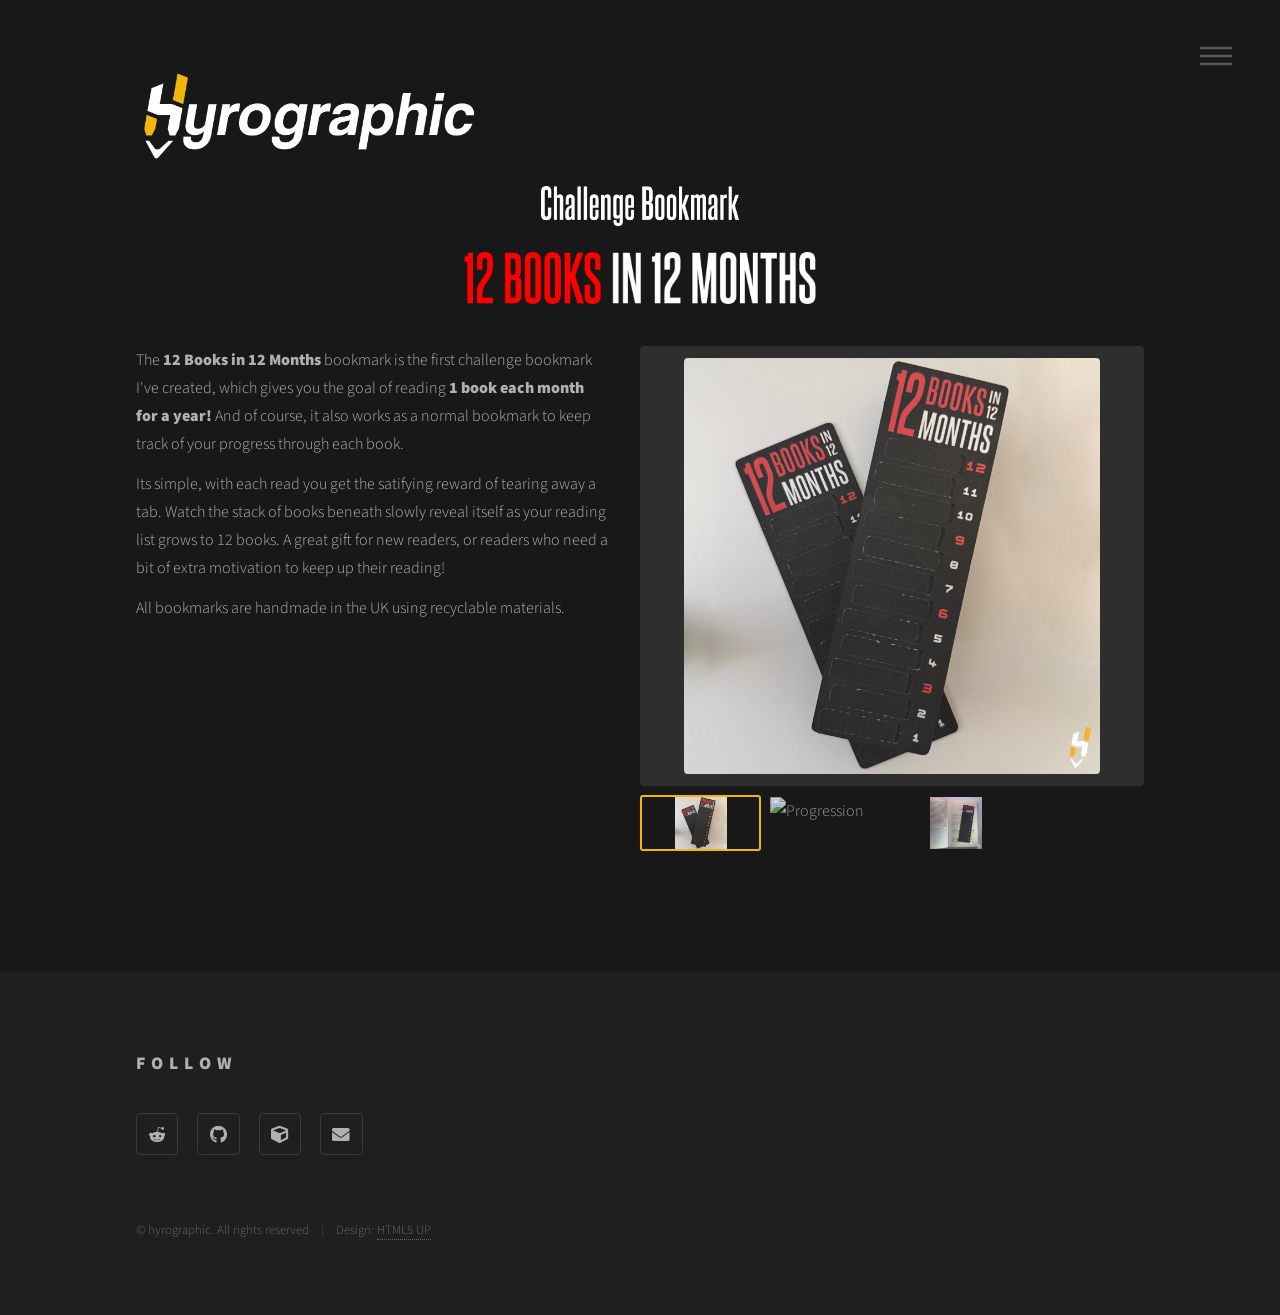
==== 12b12m.html @ 5e78ad15 "updated favicon" ====
<!DOCTYPE HTML>
<!--
	Phantom by HTML5 UP
	html5up.net | @ajlkn
	Free for personal and commercial use under the CCA 3.0 license (html5up.net/license)
-->
<html>
	<head>
		<title>12 Books in 12 Months - hyrographic</title>
		<link rel="icon" type="image/png" href="images/hyrographic_favicon.png?v=2" />
		<link rel="apple-touch-icon" href="images/hyrographic_favicon.png?v=2" />
		<meta charset="utf-8" />
		<meta name="viewport" content="width=device-width, initial-scale=1, user-scalable=no" />
		<link rel="stylesheet" href="assets/css/main.css" />
		<noscript><link rel="stylesheet" href="assets/css/noscript.css" /></noscript>
	</head>
	<body class="is-preload">
		<!-- Wrapper -->
			<div id="wrapper">

				<!-- Header -->
					<header id="header">
						<div class="inner">

							<!-- Logo -->
								<a href="index.html" class="logo">
									<span class="symbol"><img src="images/hyrographic_logo.png" alt="" /></span>
								</a>

							<!-- Nav -->
								<nav>
									<ul>
										<li><a href="#menu">Menu</a></li>
									</ul>
								</nav>

						</div>
					</header>

				<!-- Menu -->
					<nav id="menu">
						<h2>Menu</h2>
						<ul>
							<li><a href="index.html">Home</a></li>
							<li><a href="challenge_bookmarks.html">Challenge Bookmarks</a></li>
							<!-- <li><a href="generic.html">Tempus etiam</a></li>
							<li><a href="generic.html">Consequat dolor</a></li>
							<li><a href="elements.html">Elements</a></li> -->
						</ul>
					</nav>

				<!-- Main -->
					<div id="main">
						<div class="inner">
							<!-- <h1>Generic Page</h1> -->
							<div class="title-images">
								<img class="tile-icon-small" src="images/Challenge Bookmark.png" alt="12 Books in 12 Months">
								<img class="tile-icon" src="images/12b12m/12 BOOKS IN 12 MONTHS.png" alt="12 Books in 12 Months">
							</div>

							<!-- Product image gallery -->
							<div class="product-gallery">
								<div class="gallery-main">
									<img id="gallery-main-img" src="images/12b12m/12b12m_2_white_bckgrnd.png" alt="Bookmark in book" />
								</div>
								<p id="gallery-caption"></p>
								<div class="gallery-thumbs">
									
									<img class="gallery-thumb active" src="images/12b12m/12b12m_2_white_bckgrnd.png"
										data-caption="" alt="Bookmark in book" />
									<img class="gallery-thumb" src="images/12b12m/bookmark_progression.gif"
										data-caption="" alt="Progression" />
									<img class="gallery-thumb" src="images/12b12m/bookmark_in_book.png"
										data-caption="" alt="Bookmark in book" />
									<!-- Add more thumbnails here:
									<img class="gallery-thumb" src="images/YOUR_IMAGE.png"
										data-caption="Your caption here." alt="" />
									-->
								</div>
							</div>

							<p>The <b>12 Books in 12 Months</b> bookmark is the first challenge bookmark I've created, which gives you the goal of reading <b>1 book each month for a year!</b> And of course, it also works as a normal bookmark to keep track of your progress through each book.</p>
							<p>Its simple, with each read you get the satifying reward of tearing away a tab. Watch the stack of books beneath slowly reveal itself as your reading list grows to 12 books. A great gift for new readers, or readers who need a bit of extra motivation to keep up their reading!</p>
							<p>All bookmarks are handmade in the UK using recyclable materials.</p>
						</div>
					</div>

				<!-- Footer -->
					<footer id="footer">
						<div class="inner">
							<!-- <section>
								<h2>Get in touch</h2>
								<form method="post" action="#">
									<div class="fields">
										<div class="field half">
											<input type="text" name="name" id="name" placeholder="Name" />
										</div>
										<div class="field half">
											<input type="email" name="email" id="email" placeholder="Email" />
										</div>
										<div class="field">
											<textarea name="message" id="message" placeholder="Message"></textarea>
										</div>
									</div>
									<ul class="actions">
										<li><input type="submit" value="Send" class="primary" /></li>
									</ul>
								</form>
							</section> -->
							<section>
								<h2>Follow</h2>
								<ul class="icons">
									<li><a href="https://www.reddit.com/user/hyrographic/" class="icon brands style2 fa-reddit-alien"><span class="label">Reddit</span></a></li>

									<li><a href="https://github.com/hyrographic" class="icon brands style2 fa-github"><span class="label">GitHub</span></a></li>

									<li><a href="https://makerworld.com/en/@hyrographic" class="icon solid style2 fa-cube"><span class="label">MakerWorld</span></a></li>

									<li><a href="mailto:hyrographic@gmail.com" class="icon solid style2 fa-envelope"><span class="label">Email</span></a></li>
								</ul>
							</section>
							<ul class="copyright">
								<li>&copy; hyrographic. All rights reserved</li><li>Design: <a href="http://html5up.net">HTML5 UP</a></li>
							</ul>
						</div>
					</footer>

			</div>

		<!-- Scripts -->
			<script src="assets/js/jquery.min.js"></script>
			<script src="assets/js/browser.min.js"></script>
			<script src="assets/js/breakpoints.min.js"></script>
			<script src="assets/js/util.js"></script>
			<script src="assets/js/main.js"></script>
			<script>
				$(function() {
					$('.gallery-thumb').on('click', function() {
						$('#gallery-main-img').attr('src', $(this).attr('src'));
						$('#gallery-caption').text($(this).data('caption'));
						$('.gallery-thumb').removeClass('active');
						$(this).addClass('active');
					});
				});
			</script>

	</body>
</html>
---- assets/css/main.css ----
@import url(fontawesome-all.min.css);
@import url("https://fonts.googleapis.com/css?family=Source+Sans+Pro:300,700,900");

/*
	Phantom by HTML5 UP
	html5up.net | @ajlkn
	Free for personal and commercial use under the CCA 3.0 license (html5up.net/license)
*/

html, body, div, span, applet, object,
iframe, h1, h2, h3, h4, h5, h6, p, blockquote,
pre, a, abbr, acronym, address, big, cite,
code, del, dfn, em, img, ins, kbd, q, s, samp,
small, strike, strong, sub, sup, tt, var, b,
u, i, center, dl, dt, dd, ol, ul, li, fieldset,
form, label, legend, table, caption, tbody,
tfoot, thead, tr, th, td, article, aside,
canvas, details, embed, figure, figcaption,
footer, header, hgroup, menu, nav, output, ruby,
section, summary, time, mark, audio, video {
	margin: 0;
	padding: 0;
	border: 0;
	font-size: 100%;
	font: inherit;
	vertical-align: baseline;}

article, aside, details, figcaption, figure,
footer, header, hgroup, menu, nav, section {
	display: block;}

body {
	line-height: 1;
}

ol, ul {
	list-style: none;
}

blockquote, q {
	quotes: none;
}

	blockquote:before, blockquote:after, q:before, q:after {
		content: '';
		content: none;
	}

table {
	border-collapse: collapse;
	border-spacing: 0;
}

body {
	-webkit-text-size-adjust: none;
}

mark {
	background-color: transparent;
	color: inherit;
}

input::-moz-focus-inner {
	border: 0;
	padding: 0;
}

input, select, textarea {
	-moz-appearance: none;
	-webkit-appearance: none;
	-ms-appearance: none;
	appearance: none;
}

/* Basic */

	@-ms-viewport {
		width: device-width;
	}

	body {
		-ms-overflow-style: scrollbar;
	}

	@media screen and (max-width: 480px) {

		html, body {
			min-width: 320px;
		}

	}

	html {
		box-sizing: border-box;
	}

	*, *:before, *:after {
		box-sizing: inherit;
	}

	body {
		background: #181818;
	}

		body.is-preload *, body.is-preload *:before, body.is-preload *:after {
			-moz-animation: none !important;
			-webkit-animation: none !important;
			-ms-animation: none !important;
			animation: none !important;
			-moz-transition: none !important;
			-webkit-transition: none !important;
			-ms-transition: none !important;
			transition: none !important;
		}

/* Type */

	body, input, select, textarea {
		color: #b0b0b0;
		font-family: "Source Sans Pro", Helvetica, sans-serif;
		font-size: 16pt;
		font-weight: 300;
		line-height: 1.75;
	}

		@media screen and (max-width: 1680px) {

			body, input, select, textarea {
				font-size: 14pt;
			}

		}

		@media screen and (max-width: 1280px) {

			body, input, select, textarea {
				font-size: 12pt;
			}

		}

	a {
		-moz-transition: border-bottom-color 0.2s ease, color 0.2s ease;
		-webkit-transition: border-bottom-color 0.2s ease, color 0.2s ease;
		-ms-transition: border-bottom-color 0.2s ease, color 0.2s ease;
		transition: border-bottom-color 0.2s ease, color 0.2s ease;
		text-decoration: none;
		color: #b0b0b0;
		border-bottom: dotted 1px rgba(176, 176, 176, 0.5);
	}

		a:hover {
			border-bottom-color: transparent;
			color: #F2B50B !important;
		}

	strong, b {
		font-weight: 900;
	}

	em, i {
		font-style: italic;
	}

	p {
		margin: 0 0 0.75em 0;
	}

	h1 {
		font-size: 2.75em;
		font-weight: 700;
		line-height: 1.3;
		margin: 0 0 1em 0;
		letter-spacing: -0.035em;
	}

		h1 a {
			color: inherit;
		}

		@media screen and (max-width: 736px) {

			h1 {
				font-size: 2em;
				margin: 0 0 1em 0;
			}

		}

		@media screen and (max-width: 360px) {

			h1 {
				font-size: 1.75em;
			}

		}

	h2, h3, h4, h5, h6 {
		font-weight: 900;
		line-height: 1.5;
		margin: 0 0 2em 0;
		text-transform: uppercase;
		letter-spacing: 0.35em;
	}

		h2 a, h3 a, h4 a, h5 a, h6 a {
			color: inherit;
		}

	h2 {
		font-size: 1.1em;
	}

	h3 {
		font-size: 1em;
	}

	h4 {
		font-size: 0.8em;
	}

	h5 {
		font-size: 0.8em;
	}

	h6 {
		font-size: 0.8em;
	}

	@media screen and (max-width: 980px) {

		h1 br, h2 br, h3 br, h4 br, h5 br, h6 br {
			display: none;
		}

	}

	@media screen and (max-width: 736px) {

		h2 {
			font-size: 1em;
		}

		h3 {
			font-size: 0.8em;
		}

	}

	sub {
		font-size: 0.8em;
		position: relative;
		top: 0.5em;
	}

	sup {
		font-size: 0.8em;
		position: relative;
		top: -0.5em;
	}

	blockquote {
		border-left: solid 4px #3a3a3a;
		font-style: italic;
		margin: 0 0 2em 0;
		padding: 0.5em 0 0.5em 2em;
	}

	code {
		background: rgba(255, 255, 255, 0.075);
		border-radius: 4px;
		border: solid 1px #3a3a3a;
		font-family: "Courier New", monospace;
		font-size: 0.9em;
		margin: 0 0.25em;
		padding: 0.25em 0.65em;
	}

	pre {
		-webkit-overflow-scrolling: touch;
		font-family: "Courier New", monospace;
		font-size: 0.9em;
		margin: 0 0 2em 0;
	}

		pre code {
			display: block;
			line-height: 1.75;
			padding: 1em 1.5em;
			overflow-x: auto;
		}

	hr {
		border: 0;
		border-bottom: solid 1px #3a3a3a;
		margin: 2em 0;
	}

		hr.major {
			margin: 3em 0;
		}

	.align-left {
		text-align: left;
	}

	.align-center {
		text-align: center;
	}

	.align-right {
		text-align: right;
	}

/* Row */

	.row {
		display: flex;
		flex-wrap: wrap;
		box-sizing: border-box;
		align-items: stretch;
	}

		.row > * {
			box-sizing: border-box;
		}

		.row.gtr-uniform > * > :last-child {
			margin-bottom: 0;
		}

		.row.aln-left {
			justify-content: flex-start;
		}

		.row.aln-center {
			justify-content: center;
		}

		.row.aln-right {
			justify-content: flex-end;
		}

		.row.aln-top {
			align-items: flex-start;
		}

		.row.aln-middle {
			align-items: center;
		}

		.row.aln-bottom {
			align-items: flex-end;
		}

		.row > .imp {
			order: -1;
		}

		.row > .col-1 {
			width: 8.33333%;
		}

		.row > .off-1 {
			margin-left: 8.33333%;
		}

		.row > .col-2 {
			width: 16.66667%;
		}

		.row > .off-2 {
			margin-left: 16.66667%;
		}

		.row > .col-3 {
			width: 25%;
		}

		.row > .off-3 {
			margin-left: 25%;
		}

		.row > .col-4 {
			width: 33.33333%;
		}

		.row > .off-4 {
			margin-left: 33.33333%;
		}

		.row > .col-5 {
			width: 41.66667%;
		}

		.row > .off-5 {
			margin-left: 41.66667%;
		}

		.row > .col-6 {
			width: 50%;
		}

		.row > .off-6 {
			margin-left: 50%;
		}

		.row > .col-7 {
			width: 58.33333%;
		}

		.row > .off-7 {
			margin-left: 58.33333%;
		}

		.row > .col-8 {
			width: 66.66667%;
		}

		.row > .off-8 {
			margin-left: 66.66667%;
		}

		.row > .col-9 {
			width: 75%;
		}

		.row > .off-9 {
			margin-left: 75%;
		}

		.row > .col-10 {
			width: 83.33333%;
		}

		.row > .off-10 {
			margin-left: 83.33333%;
		}

		.row > .col-11 {
			width: 91.66667%;
		}

		.row > .off-11 {
			margin-left: 91.66667%;
		}

		.row > .col-12 {
			width: 100%;
		}

		.row > .off-12 {
			margin-left: 100%;
		}

		.row.gtr-0 {
			margin-top: 0;
			margin-left: 0em;
		}

			.row.gtr-0 > * {
				padding: 0 0 0 0em;
			}

			.row.gtr-0.gtr-uniform {
				margin-top: 0em;
			}

				.row.gtr-0.gtr-uniform > * {
					padding-top: 0em;
				}

		.row.gtr-25 {
			margin-top: 0;
			margin-left: -0.5em;
		}

			.row.gtr-25 > * {
				padding: 0 0 0 0.5em;
			}

			.row.gtr-25.gtr-uniform {
				margin-top: -0.5em;
			}

				.row.gtr-25.gtr-uniform > * {
					padding-top: 0.5em;
				}

		.row.gtr-50 {
			margin-top: 0;
			margin-left: -1em;
		}

			.row.gtr-50 > * {
				padding: 0 0 0 1em;
			}

			.row.gtr-50.gtr-uniform {
				margin-top: -1em;
			}

				.row.gtr-50.gtr-uniform > * {
					padding-top: 1em;
				}

		.row {
			margin-top: 0;
			margin-left: -2em;
		}

			.row > * {
				padding: 0 0 0 2em;
			}

			.row.gtr-uniform {
				margin-top: -2em;
			}

				.row.gtr-uniform > * {
					padding-top: 2em;
				}

		.row.gtr-150 {
			margin-top: 0;
			margin-left: -3em;
		}

			.row.gtr-150 > * {
				padding: 0 0 0 3em;
			}

			.row.gtr-150.gtr-uniform {
				margin-top: -3em;
			}

				.row.gtr-150.gtr-uniform > * {
					padding-top: 3em;
				}

		.row.gtr-200 {
			margin-top: 0;
			margin-left: -4em;
		}

			.row.gtr-200 > * {
				padding: 0 0 0 4em;
			}

			.row.gtr-200.gtr-uniform {
				margin-top: -4em;
			}

				.row.gtr-200.gtr-uniform > * {
					padding-top: 4em;
				}

		@media screen and (max-width: 1680px) {

			.row {
				display: flex;
				flex-wrap: wrap;
				box-sizing: border-box;
				align-items: stretch;
			}

				.row > * {
					box-sizing: border-box;
				}

				.row.gtr-uniform > * > :last-child {
					margin-bottom: 0;
				}

				.row.aln-left {
					justify-content: flex-start;
				}

				.row.aln-center {
					justify-content: center;
				}

				.row.aln-right {
					justify-content: flex-end;
				}

				.row.aln-top {
					align-items: flex-start;
				}

				.row.aln-middle {
					align-items: center;
				}

				.row.aln-bottom {
					align-items: flex-end;
				}

				.row > .imp-xlarge {
					order: -1;
				}

				.row > .col-1-xlarge {
					width: 8.33333%;
				}

				.row > .off-1-xlarge {
					margin-left: 8.33333%;
				}

				.row > .col-2-xlarge {
					width: 16.66667%;
				}

				.row > .off-2-xlarge {
					margin-left: 16.66667%;
				}

				.row > .col-3-xlarge {
					width: 25%;
				}

				.row > .off-3-xlarge {
					margin-left: 25%;
				}

				.row > .col-4-xlarge {
					width: 33.33333%;
				}

				.row > .off-4-xlarge {
					margin-left: 33.33333%;
				}

				.row > .col-5-xlarge {
					width: 41.66667%;
				}

				.row > .off-5-xlarge {
					margin-left: 41.66667%;
				}

				.row > .col-6-xlarge {
					width: 50%;
				}

				.row > .off-6-xlarge {
					margin-left: 50%;
				}

				.row > .col-7-xlarge {
					width: 58.33333%;
				}

				.row > .off-7-xlarge {
					margin-left: 58.33333%;
				}

				.row > .col-8-xlarge {
					width: 66.66667%;
				}

				.row > .off-8-xlarge {
					margin-left: 66.66667%;
				}

				.row > .col-9-xlarge {
					width: 75%;
				}

				.row > .off-9-xlarge {
					margin-left: 75%;
				}

				.row > .col-10-xlarge {
					width: 83.33333%;
				}

				.row > .off-10-xlarge {
					margin-left: 83.33333%;
				}

				.row > .col-11-xlarge {
					width: 91.66667%;
				}

				.row > .off-11-xlarge {
					margin-left: 91.66667%;
				}

				.row > .col-12-xlarge {
					width: 100%;
				}

				.row > .off-12-xlarge {
					margin-left: 100%;
				}

				.row.gtr-0 {
					margin-top: 0;
					margin-left: 0em;
				}

					.row.gtr-0 > * {
						padding: 0 0 0 0em;
					}

					.row.gtr-0.gtr-uniform {
						margin-top: 0em;
					}

						.row.gtr-0.gtr-uniform > * {
							padding-top: 0em;
						}

				.row.gtr-25 {
					margin-top: 0;
					margin-left: -0.5em;
				}

					.row.gtr-25 > * {
						padding: 0 0 0 0.5em;
					}

					.row.gtr-25.gtr-uniform {
						margin-top: -0.5em;
					}

						.row.gtr-25.gtr-uniform > * {
							padding-top: 0.5em;
						}

				.row.gtr-50 {
					margin-top: 0;
					margin-left: -1em;
				}

					.row.gtr-50 > * {
						padding: 0 0 0 1em;
					}

					.row.gtr-50.gtr-uniform {
						margin-top: -1em;
					}

						.row.gtr-50.gtr-uniform > * {
							padding-top: 1em;
						}

				.row {
					margin-top: 0;
					margin-left: -2em;
				}

					.row > * {
						padding: 0 0 0 2em;
					}

					.row.gtr-uniform {
						margin-top: -2em;
					}

						.row.gtr-uniform > * {
							padding-top: 2em;
						}

				.row.gtr-150 {
					margin-top: 0;
					margin-left: -3em;
				}

					.row.gtr-150 > * {
						padding: 0 0 0 3em;
					}

					.row.gtr-150.gtr-uniform {
						margin-top: -3em;
					}

						.row.gtr-150.gtr-uniform > * {
							padding-top: 3em;
						}

				.row.gtr-200 {
					margin-top: 0;
					margin-left: -4em;
				}

					.row.gtr-200 > * {
						padding: 0 0 0 4em;
					}

					.row.gtr-200.gtr-uniform {
						margin-top: -4em;
					}

						.row.gtr-200.gtr-uniform > * {
							padding-top: 4em;
						}

		}

		@media screen and (max-width: 1280px) {

			.row {
				display: flex;
				flex-wrap: wrap;
				box-sizing: border-box;
				align-items: stretch;
			}

				.row > * {
					box-sizing: border-box;
				}

				.row.gtr-uniform > * > :last-child {
					margin-bottom: 0;
				}

				.row.aln-left {
					justify-content: flex-start;
				}

				.row.aln-center {
					justify-content: center;
				}

				.row.aln-right {
					justify-content: flex-end;
				}

				.row.aln-top {
					align-items: flex-start;
				}

				.row.aln-middle {
					align-items: center;
				}

				.row.aln-bottom {
					align-items: flex-end;
				}

				.row > .imp-large {
					order: -1;
				}

				.row > .col-1-large {
					width: 8.33333%;
				}

				.row > .off-1-large {
					margin-left: 8.33333%;
				}

				.row > .col-2-large {
					width: 16.66667%;
				}

				.row > .off-2-large {
					margin-left: 16.66667%;
				}

				.row > .col-3-large {
					width: 25%;
				}

				.row > .off-3-large {
					margin-left: 25%;
				}

				.row > .col-4-large {
					width: 33.33333%;
				}

				.row > .off-4-large {
					margin-left: 33.33333%;
				}

				.row > .col-5-large {
					width: 41.66667%;
				}

				.row > .off-5-large {
					margin-left: 41.66667%;
				}

				.row > .col-6-large {
					width: 50%;
				}

				.row > .off-6-large {
					margin-left: 50%;
				}

				.row > .col-7-large {
					width: 58.33333%;
				}

				.row > .off-7-large {
					margin-left: 58.33333%;
				}

				.row > .col-8-large {
					width: 66.66667%;
				}

				.row > .off-8-large {
					margin-left: 66.66667%;
				}

				.row > .col-9-large {
					width: 75%;
				}

				.row > .off-9-large {
					margin-left: 75%;
				}

				.row > .col-10-large {
					width: 83.33333%;
				}

				.row > .off-10-large {
					margin-left: 83.33333%;
				}

				.row > .col-11-large {
					width: 91.66667%;
				}

				.row > .off-11-large {
					margin-left: 91.66667%;
				}

				.row > .col-12-large {
					width: 100%;
				}

				.row > .off-12-large {
					margin-left: 100%;
				}

				.row.gtr-0 {
					margin-top: 0;
					margin-left: 0em;
				}

					.row.gtr-0 > * {
						padding: 0 0 0 0em;
					}

					.row.gtr-0.gtr-uniform {
						margin-top: 0em;
					}

						.row.gtr-0.gtr-uniform > * {
							padding-top: 0em;
						}

				.row.gtr-25 {
					margin-top: 0;
					margin-left: -0.5em;
				}

					.row.gtr-25 > * {
						padding: 0 0 0 0.5em;
					}

					.row.gtr-25.gtr-uniform {
						margin-top: -0.5em;
					}

						.row.gtr-25.gtr-uniform > * {
							padding-top: 0.5em;
						}

				.row.gtr-50 {
					margin-top: 0;
					margin-left: -1em;
				}

					.row.gtr-50 > * {
						padding: 0 0 0 1em;
					}

					.row.gtr-50.gtr-uniform {
						margin-top: -1em;
					}

						.row.gtr-50.gtr-uniform > * {
							padding-top: 1em;
						}

				.row {
					margin-top: 0;
					margin-left: -2em;
				}

					.row > * {
						padding: 0 0 0 2em;
					}

					.row.gtr-uniform {
						margin-top: -2em;
					}

						.row.gtr-uniform > * {
							padding-top: 2em;
						}

				.row.gtr-150 {
					margin-top: 0;
					margin-left: -3em;
				}

					.row.gtr-150 > * {
						padding: 0 0 0 3em;
					}

					.row.gtr-150.gtr-uniform {
						margin-top: -3em;
					}

						.row.gtr-150.gtr-uniform > * {
							padding-top: 3em;
						}

				.row.gtr-200 {
					margin-top: 0;
					margin-left: -4em;
				}

					.row.gtr-200 > * {
						padding: 0 0 0 4em;
					}

					.row.gtr-200.gtr-uniform {
						margin-top: -4em;
					}

						.row.gtr-200.gtr-uniform > * {
							padding-top: 4em;
						}

		}

		@media screen and (max-width: 980px) {

			.row {
				display: flex;
				flex-wrap: wrap;
				box-sizing: border-box;
				align-items: stretch;
			}

				.row > * {
					box-sizing: border-box;
				}

				.row.gtr-uniform > * > :last-child {
					margin-bottom: 0;
				}

				.row.aln-left {
					justify-content: flex-start;
				}

				.row.aln-center {
					justify-content: center;
				}

				.row.aln-right {
					justify-content: flex-end;
				}

				.row.aln-top {
					align-items: flex-start;
				}

				.row.aln-middle {
					align-items: center;
				}

				.row.aln-bottom {
					align-items: flex-end;
				}

				.row > .imp-medium {
					order: -1;
				}

				.row > .col-1-medium {
					width: 8.33333%;
				}

				.row > .off-1-medium {
					margin-left: 8.33333%;
				}

				.row > .col-2-medium {
					width: 16.66667%;
				}

				.row > .off-2-medium {
					margin-left: 16.66667%;
				}

				.row > .col-3-medium {
					width: 25%;
				}

				.row > .off-3-medium {
					margin-left: 25%;
				}

				.row > .col-4-medium {
					width: 33.33333%;
				}

				.row > .off-4-medium {
					margin-left: 33.33333%;
				}

				.row > .col-5-medium {
					width: 41.66667%;
				}

				.row > .off-5-medium {
					margin-left: 41.66667%;
				}

				.row > .col-6-medium {
					width: 50%;
				}

				.row > .off-6-medium {
					margin-left: 50%;
				}

				.row > .col-7-medium {
					width: 58.33333%;
				}

				.row > .off-7-medium {
					margin-left: 58.33333%;
				}

				.row > .col-8-medium {
					width: 66.66667%;
				}

				.row > .off-8-medium {
					margin-left: 66.66667%;
				}

				.row > .col-9-medium {
					width: 75%;
				}

				.row > .off-9-medium {
					margin-left: 75%;
				}

				.row > .col-10-medium {
					width: 83.33333%;
				}

				.row > .off-10-medium {
					margin-left: 83.33333%;
				}

				.row > .col-11-medium {
					width: 91.66667%;
				}

				.row > .off-11-medium {
					margin-left: 91.66667%;
				}

				.row > .col-12-medium {
					width: 100%;
				}

				.row > .off-12-medium {
					margin-left: 100%;
				}

				.row.gtr-0 {
					margin-top: 0;
					margin-left: 0em;
				}

					.row.gtr-0 > * {
						padding: 0 0 0 0em;
					}

					.row.gtr-0.gtr-uniform {
						margin-top: 0em;
					}

						.row.gtr-0.gtr-uniform > * {
							padding-top: 0em;
						}

				.row.gtr-25 {
					margin-top: 0;
					margin-left: -0.375em;
				}

					.row.gtr-25 > * {
						padding: 0 0 0 0.375em;
					}

					.row.gtr-25.gtr-uniform {
						margin-top: -0.375em;
					}

						.row.gtr-25.gtr-uniform > * {
							padding-top: 0.375em;
						}

				.row.gtr-50 {
					margin-top: 0;
					margin-left: -0.75em;
				}

					.row.gtr-50 > * {
						padding: 0 0 0 0.75em;
					}

					.row.gtr-50.gtr-uniform {
						margin-top: -0.75em;
					}

						.row.gtr-50.gtr-uniform > * {
							padding-top: 0.75em;
						}

				.row {
					margin-top: 0;
					margin-left: -1.5em;
				}

					.row > * {
						padding: 0 0 0 1.5em;
					}

					.row.gtr-uniform {
						margin-top: -1.5em;
					}

						.row.gtr-uniform > * {
							padding-top: 1.5em;
						}

				.row.gtr-150 {
					margin-top: 0;
					margin-left: -2.25em;
				}

					.row.gtr-150 > * {
						padding: 0 0 0 2.25em;
					}

					.row.gtr-150.gtr-uniform {
						margin-top: -2.25em;
					}

						.row.gtr-150.gtr-uniform > * {
							padding-top: 2.25em;
						}

				.row.gtr-200 {
					margin-top: 0;
					margin-left: -3em;
				}

					.row.gtr-200 > * {
						padding: 0 0 0 3em;
					}

					.row.gtr-200.gtr-uniform {
						margin-top: -3em;
					}

						.row.gtr-200.gtr-uniform > * {
							padding-top: 3em;
						}

		}

		@media screen and (max-width: 736px) {

			.row {
				display: flex;
				flex-wrap: wrap;
				box-sizing: border-box;
				align-items: stretch;
			}

				.row > * {
					box-sizing: border-box;
				}

				.row.gtr-uniform > * > :last-child {
					margin-bottom: 0;
				}

				.row.aln-left {
					justify-content: flex-start;
				}

				.row.aln-center {
					justify-content: center;
				}

				.row.aln-right {
					justify-content: flex-end;
				}

				.row.aln-top {
					align-items: flex-start;
				}

				.row.aln-middle {
					align-items: center;
				}

				.row.aln-bottom {
					align-items: flex-end;
				}

				.row > .imp-small {
					order: -1;
				}

				.row > .col-1-small {
					width: 8.33333%;
				}

				.row > .off-1-small {
					margin-left: 8.33333%;
				}

				.row > .col-2-small {
					width: 16.66667%;
				}

				.row > .off-2-small {
					margin-left: 16.66667%;
				}

				.row > .col-3-small {
					width: 25%;
				}

				.row > .off-3-small {
					margin-left: 25%;
				}

				.row > .col-4-small {
					width: 33.33333%;
				}

				.row > .off-4-small {
					margin-left: 33.33333%;
				}

				.row > .col-5-small {
					width: 41.66667%;
				}

				.row > .off-5-small {
					margin-left: 41.66667%;
				}

				.row > .col-6-small {
					width: 50%;
				}

				.row > .off-6-small {
					margin-left: 50%;
				}

				.row > .col-7-small {
					width: 58.33333%;
				}

				.row > .off-7-small {
					margin-left: 58.33333%;
				}

				.row > .col-8-small {
					width: 66.66667%;
				}

				.row > .off-8-small {
					margin-left: 66.66667%;
				}

				.row > .col-9-small {
					width: 75%;
				}

				.row > .off-9-small {
					margin-left: 75%;
				}

				.row > .col-10-small {
					width: 83.33333%;
				}

				.row > .off-10-small {
					margin-left: 83.33333%;
				}

				.row > .col-11-small {
					width: 91.66667%;
				}

				.row > .off-11-small {
					margin-left: 91.66667%;
				}

				.row > .col-12-small {
					width: 100%;
				}

				.row > .off-12-small {
					margin-left: 100%;
				}

				.row.gtr-0 {
					margin-top: 0;
					margin-left: 0em;
				}

					.row.gtr-0 > * {
						padding: 0 0 0 0em;
					}

					.row.gtr-0.gtr-uniform {
						margin-top: 0em;
					}

						.row.gtr-0.gtr-uniform > * {
							padding-top: 0em;
						}

				.row.gtr-25 {
					margin-top: 0;
					margin-left: -0.25em;
				}

					.row.gtr-25 > * {
						padding: 0 0 0 0.25em;
					}

					.row.gtr-25.gtr-uniform {
						margin-top: -0.25em;
					}

						.row.gtr-25.gtr-uniform > * {
							padding-top: 0.25em;
						}

				.row.gtr-50 {
					margin-top: 0;
					margin-left: -0.5em;
				}

					.row.gtr-50 > * {
						padding: 0 0 0 0.5em;
					}

					.row.gtr-50.gtr-uniform {
						margin-top: -0.5em;
					}

						.row.gtr-50.gtr-uniform > * {
							padding-top: 0.5em;
						}

				.row {
					margin-top: 0;
					margin-left: -1em;
				}

					.row > * {
						padding: 0 0 0 1em;
					}

					.row.gtr-uniform {
						margin-top: -1em;
					}

						.row.gtr-uniform > * {
							padding-top: 1em;
						}

				.row.gtr-150 {
					margin-top: 0;
					margin-left: -1.5em;
				}

					.row.gtr-150 > * {
						padding: 0 0 0 1.5em;
					}

					.row.gtr-150.gtr-uniform {
						margin-top: -1.5em;
					}

						.row.gtr-150.gtr-uniform > * {
							padding-top: 1.5em;
						}

				.row.gtr-200 {
					margin-top: 0;
					margin-left: -2em;
				}

					.row.gtr-200 > * {
						padding: 0 0 0 2em;
					}

					.row.gtr-200.gtr-uniform {
						margin-top: -2em;
					}

						.row.gtr-200.gtr-uniform > * {
							padding-top: 2em;
						}

		}

		@media screen and (max-width: 480px) {

			.row {
				display: flex;
				flex-wrap: wrap;
				box-sizing: border-box;
				align-items: stretch;
			}

				.row > * {
					box-sizing: border-box;
				}

				.row.gtr-uniform > * > :last-child {
					margin-bottom: 0;
				}

				.row.aln-left {
					justify-content: flex-start;
				}

				.row.aln-center {
					justify-content: center;
				}

				.row.aln-right {
					justify-content: flex-end;
				}

				.row.aln-top {
					align-items: flex-start;
				}

				.row.aln-middle {
					align-items: center;
				}

				.row.aln-bottom {
					align-items: flex-end;
				}

				.row > .imp-xsmall {
					order: -1;
				}

				.row > .col-1-xsmall {
					width: 8.33333%;
				}

				.row > .off-1-xsmall {
					margin-left: 8.33333%;
				}

				.row > .col-2-xsmall {
					width: 16.66667%;
				}

				.row > .off-2-xsmall {
					margin-left: 16.66667%;
				}

				.row > .col-3-xsmall {
					width: 25%;
				}

				.row > .off-3-xsmall {
					margin-left: 25%;
				}

				.row > .col-4-xsmall {
					width: 33.33333%;
				}

				.row > .off-4-xsmall {
					margin-left: 33.33333%;
				}

				.row > .col-5-xsmall {
					width: 41.66667%;
				}

				.row > .off-5-xsmall {
					margin-left: 41.66667%;
				}

				.row > .col-6-xsmall {
					width: 50%;
				}

				.row > .off-6-xsmall {
					margin-left: 50%;
				}

				.row > .col-7-xsmall {
					width: 58.33333%;
				}

				.row > .off-7-xsmall {
					margin-left: 58.33333%;
				}

				.row > .col-8-xsmall {
					width: 66.66667%;
				}

				.row > .off-8-xsmall {
					margin-left: 66.66667%;
				}

				.row > .col-9-xsmall {
					width: 75%;
				}

				.row > .off-9-xsmall {
					margin-left: 75%;
				}

				.row > .col-10-xsmall {
					width: 83.33333%;
				}

				.row > .off-10-xsmall {
					margin-left: 83.33333%;
				}

				.row > .col-11-xsmall {
					width: 91.66667%;
				}

				.row > .off-11-xsmall {
					margin-left: 91.66667%;
				}

				.row > .col-12-xsmall {
					width: 100%;
				}

				.row > .off-12-xsmall {
					margin-left: 100%;
				}

				.row.gtr-0 {
					margin-top: 0;
					margin-left: 0em;
				}

					.row.gtr-0 > * {
						padding: 0 0 0 0em;
					}

					.row.gtr-0.gtr-uniform {
						margin-top: 0em;
					}

						.row.gtr-0.gtr-uniform > * {
							padding-top: 0em;
						}

				.row.gtr-25 {
					margin-top: 0;
					margin-left: -0.25em;
				}

					.row.gtr-25 > * {
						padding: 0 0 0 0.25em;
					}

					.row.gtr-25.gtr-uniform {
						margin-top: -0.25em;
					}

						.row.gtr-25.gtr-uniform > * {
							padding-top: 0.25em;
						}

				.row.gtr-50 {
					margin-top: 0;
					margin-left: -0.5em;
				}

					.row.gtr-50 > * {
						padding: 0 0 0 0.5em;
					}

					.row.gtr-50.gtr-uniform {
						margin-top: -0.5em;
					}

						.row.gtr-50.gtr-uniform > * {
							padding-top: 0.5em;
						}

				.row {
					margin-top: 0;
					margin-left: -1em;
				}

					.row > * {
						padding: 0 0 0 1em;
					}

					.row.gtr-uniform {
						margin-top: -1em;
					}

						.row.gtr-uniform > * {
							padding-top: 1em;
						}

				.row.gtr-150 {
					margin-top: 0;
					margin-left: -1.5em;
				}

					.row.gtr-150 > * {
						padding: 0 0 0 1.5em;
					}

					.row.gtr-150.gtr-uniform {
						margin-top: -1.5em;
					}

						.row.gtr-150.gtr-uniform > * {
							padding-top: 1.5em;
						}

				.row.gtr-200 {
					margin-top: 0;
					margin-left: -2em;
				}

					.row.gtr-200 > * {
						padding: 0 0 0 2em;
					}

					.row.gtr-200.gtr-uniform {
						margin-top: -2em;
					}

						.row.gtr-200.gtr-uniform > * {
							padding-top: 2em;
						}

		}

/* Section/Article */

	section.special, article.special {
		text-align: center;
	}

	header p {
		margin-top: -1em;
	}

	@media screen and (max-width: 736px) {

		header p {
			margin-top: 0;
		}

	}

/* Icon */

	.icon {
		text-decoration: none;
		border-bottom: none;
		position: relative;
	}

		.icon:before {
			-moz-osx-font-smoothing: grayscale;
			-webkit-font-smoothing: antialiased;
			display: inline-block;
			font-style: normal;
			font-variant: normal;
			text-rendering: auto;
			line-height: 1;
			text-transform: none !important;
			font-family: 'Font Awesome 5 Free';
			font-weight: 400;
		}

		.icon > .label {
			display: none;
		}

		.icon:before {
			line-height: inherit;
		}

		.icon.solid:before {
			font-weight: 900;
		}

		.icon.brands:before {
			font-family: 'Font Awesome 5 Brands';
		}

		.icon.style2 {
			-moz-transition: background-color 0.2s ease-in-out, color 0.2s ease-in-out, border-color 0.2s ease-in-out;
			-webkit-transition: background-color 0.2s ease-in-out, color 0.2s ease-in-out, border-color 0.2s ease-in-out;
			-ms-transition: background-color 0.2s ease-in-out, color 0.2s ease-in-out, border-color 0.2s ease-in-out;
			transition: background-color 0.2s ease-in-out, color 0.2s ease-in-out, border-color 0.2s ease-in-out;
			background-color: transparent;
			border: solid 1px #3a3a3a;
			border-radius: 4px;
			width: 2.65em;
			height: 2.65em;
			display: inline-block;
			text-align: center;
			line-height: 2.65em;
			color: inherit;
		}

			.icon.style2:before {
				font-size: 1.1em;
			}

			.icon.style2:hover {
				color: #F2B50B;
				border-color: #F2B50B;
			}

			.icon.style2:active {
				background-color: rgba(242, 132, 158, 0.1);
			}

/* List */

	ol {
		list-style: decimal;
		margin: 0 0 2em 0;
		padding-left: 1.25em;
	}

		ol li {
			padding-left: 0.25em;
		}

	ul {
		list-style: disc;
		margin: 0 0 2em 0;
		padding-left: 1em;
	}

		ul li {
			padding-left: 0.5em;
		}

		ul.alt {
			list-style: none;
			padding-left: 0;
		}

			ul.alt li {
				border-top: solid 1px #3a3a3a;
				padding: 0.5em 0;
			}

				ul.alt li:first-child {
					border-top: 0;
					padding-top: 0;
				}

	dl {
		margin: 0 0 2em 0;
	}

		dl dt {
			display: block;
			font-weight: 900;
			margin: 0 0 1em 0;
		}

		dl dd {
			margin-left: 2em;
		}

/* Actions */

	ul.actions {
		display: -moz-flex;
		display: -webkit-flex;
		display: -ms-flex;
		display: flex;
		cursor: default;
		list-style: none;
		margin-left: -1em;
		padding-left: 0;
	}

		ul.actions li {
			padding: 0 0 0 1em;
			vertical-align: middle;
		}

		ul.actions.special {
			-moz-justify-content: center;
			-webkit-justify-content: center;
			-ms-justify-content: center;
			justify-content: center;
			width: 100%;
			margin-left: 0;
		}

			ul.actions.special li:first-child {
				padding-left: 0;
			}

		ul.actions.stacked {
			-moz-flex-direction: column;
			-webkit-flex-direction: column;
			-ms-flex-direction: column;
			flex-direction: column;
			margin-left: 0;
		}

			ul.actions.stacked li {
				padding: 1.3em 0 0 0;
			}

				ul.actions.stacked li:first-child {
					padding-top: 0;
				}

		ul.actions.fit {
			width: calc(100% + 1em);
		}

			ul.actions.fit li {
				-moz-flex-grow: 1;
				-webkit-flex-grow: 1;
				-ms-flex-grow: 1;
				flex-grow: 1;
				-moz-flex-shrink: 1;
				-webkit-flex-shrink: 1;
				-ms-flex-shrink: 1;
				flex-shrink: 1;
				width: 100%;
			}

				ul.actions.fit li > * {
					width: 100%;
				}

			ul.actions.fit.stacked {
				width: 100%;
			}

		@media screen and (max-width: 480px) {

			ul.actions:not(.fixed) {
				-moz-flex-direction: column;
				-webkit-flex-direction: column;
				-ms-flex-direction: column;
				flex-direction: column;
				margin-left: 0;
				width: 100% !important;
			}

				ul.actions:not(.fixed) li {
					-moz-flex-grow: 1;
					-webkit-flex-grow: 1;
					-ms-flex-grow: 1;
					flex-grow: 1;
					-moz-flex-shrink: 1;
					-webkit-flex-shrink: 1;
					-ms-flex-shrink: 1;
					flex-shrink: 1;
					padding: 1em 0 0 0;
					text-align: center;
					width: 100%;
				}

					ul.actions:not(.fixed) li > * {
						width: 100%;
					}

					ul.actions:not(.fixed) li:first-child {
						padding-top: 0;
					}

					ul.actions:not(.fixed) li input[type="submit"],
					ul.actions:not(.fixed) li input[type="reset"],
					ul.actions:not(.fixed) li input[type="button"],
					ul.actions:not(.fixed) li button,
					ul.actions:not(.fixed) li .button {
						width: 100%;
					}

						ul.actions:not(.fixed) li input[type="submit"].icon:before,
						ul.actions:not(.fixed) li input[type="reset"].icon:before,
						ul.actions:not(.fixed) li input[type="button"].icon:before,
						ul.actions:not(.fixed) li button.icon:before,
						ul.actions:not(.fixed) li .button.icon:before {
							margin-left: -0.5rem;
						}

		}

/* Icons */

	ul.icons {
		cursor: default;
		list-style: none;
		padding-left: 0;
		margin: -1em 0 2em -1em;
	}

		ul.icons li {
			display: inline-block;
			padding: 1em 0 0 1em;
		}

/* Form */

	form {
		margin: 0 0 2em 0;
		overflow-x: hidden;
	}

		form > :last-child {
			margin-bottom: 0;
		}

		form > .fields {
			display: -moz-flex;
			display: -webkit-flex;
			display: -ms-flex;
			display: flex;
			-moz-flex-wrap: wrap;
			-webkit-flex-wrap: wrap;
			-ms-flex-wrap: wrap;
			flex-wrap: wrap;
			width: calc(100% + 3em);
			margin: -1.5em 0 2em -1.5em;
		}

			form > .fields > .field {
				-moz-flex-grow: 0;
				-webkit-flex-grow: 0;
				-ms-flex-grow: 0;
				flex-grow: 0;
				-moz-flex-shrink: 0;
				-webkit-flex-shrink: 0;
				-ms-flex-shrink: 0;
				flex-shrink: 0;
				padding: 1.5em 0 0 1.5em;
				width: calc(100% - 1.5em);
			}

				form > .fields > .field.half {
					width: calc(50% - 0.75em);
				}

				form > .fields > .field.third {
					width: calc(100%/3 - 0.5em);
				}

				form > .fields > .field.quarter {
					width: calc(25% - 0.375em);
				}

		@media screen and (max-width: 480px) {

			form > .fields {
				width: calc(100% + 3em);
				margin: -1.5em 0 2em -1.5em;
			}

				form > .fields > .field {
					padding: 1.5em 0 0 1.5em;
					width: calc(100% - 1.5em);
				}

					form > .fields > .field.half {
						width: calc(100% - 1.5em);
					}

					form > .fields > .field.third {
						width: calc(100% - 1.5em);
					}

					form > .fields > .field.quarter {
						width: calc(100% - 1.5em);
					}

		}

	label {
		display: block;
		font-size: 0.9em;
		font-weight: 900;
		margin: 0 0 1em 0;
	}

	input[type="text"],
	input[type="password"],
	input[type="email"],
	input[type="tel"],
	select,
	textarea {
		-moz-appearance: none;
		-webkit-appearance: none;
		-ms-appearance: none;
		appearance: none;
		background-color: transparent;
		border: none;
		border-radius: 0;
		border-bottom: solid 1px #3a3a3a;
		color: inherit;
		display: block;
		outline: 0;
		padding: 0;
		text-decoration: none;
		width: 100%;
	}

		input[type="text"]:invalid,
		input[type="password"]:invalid,
		input[type="email"]:invalid,
		input[type="tel"]:invalid,
		select:invalid,
		textarea:invalid {
			box-shadow: none;
		}

		input[type="text"]:focus,
		input[type="password"]:focus,
		input[type="email"]:focus,
		input[type="tel"]:focus,
		select:focus,
		textarea:focus {
			border-bottom-color: #F2B50B;
			box-shadow: inset 0 -1px 0 0 #F2B50B;
		}

	select {
		background-image: url("data:image/svg+xml;charset=utf8,%3Csvg xmlns='http://www.w3.org/2000/svg' width='40' height='40' preserveAspectRatio='none' viewBox='0 0 40 40'%3E%3Cpath d='M9.4,12.3l10.4,10.4l10.4-10.4c0.2-0.2,0.5-0.4,0.9-0.4c0.3,0,0.6,0.1,0.9,0.4l3.3,3.3c0.2,0.2,0.4,0.5,0.4,0.9 c0,0.4-0.1,0.6-0.4,0.9L20.7,31.9c-0.2,0.2-0.5,0.4-0.9,0.4c-0.3,0-0.6-0.1-0.9-0.4L4.3,17.3c-0.2-0.2-0.4-0.5-0.4-0.9 c0-0.4,0.1-0.6,0.4-0.9l3.3-3.3c0.2-0.2,0.5-0.4,0.9-0.4S9.1,12.1,9.4,12.3z' fill='%23b0b0b0' /%3E%3C/svg%3E");
		background-size: 1.25rem;
		background-repeat: no-repeat;
		background-position: calc(100% - 1rem) center;
		height: 3em;
		padding-right: 3em;
		text-overflow: ellipsis;
	}

		select option {
			background: #181818;
		}

		select:focus::-ms-value {
			background-color: transparent;
		}

		select::-ms-expand {
			display: none;
		}

	input[type="text"],
	input[type="password"],
	input[type="email"],
	select {
		height: 3em;
	}

	textarea {
		padding: 0;
		min-height: 3.75em;
	}

	input[type="checkbox"],
	input[type="radio"] {
		-moz-appearance: none;
		-webkit-appearance: none;
		-ms-appearance: none;
		appearance: none;
		display: block;
		float: left;
		margin-right: -2em;
		opacity: 0;
		width: 1em;
		z-index: -1;
	}

		input[type="checkbox"] + label,
		input[type="radio"] + label {
			text-decoration: none;
			color: #b0b0b0;
			cursor: pointer;
			display: inline-block;
			font-size: 1em;
			font-weight: 300;
			padding-left: 2.55em;
			padding-right: 0.75em;
			position: relative;
		}

			input[type="checkbox"] + label:before,
			input[type="radio"] + label:before {
				-moz-osx-font-smoothing: grayscale;
				-webkit-font-smoothing: antialiased;
				display: inline-block;
				font-style: normal;
				font-variant: normal;
				text-rendering: auto;
				line-height: 1;
				text-transform: none !important;
				font-family: 'Font Awesome 5 Free';
				font-weight: 900;
			}

			input[type="checkbox"] + label:before,
			input[type="radio"] + label:before {
				border-radius: 4px;
				border: solid 1px #3a3a3a;
				content: '';
				display: inline-block;
				font-size: 0.8em;
				height: 2.25em;
				left: 0;
				line-height: 2.25em;
				position: absolute;
				text-align: center;
				top: 0;
				width: 2.25em;
			}

		input[type="checkbox"]:checked + label:before,
		input[type="radio"]:checked + label:before {
			background: #b0b0b0;
			border-color: #b0b0b0;
			color: #181818;
			content: '\f00c';
		}

		input[type="checkbox"]:focus + label:before,
		input[type="radio"]:focus + label:before {
			border-color: #F2B50B;
			box-shadow: 0 0 0 1px #F2B50B;
		}

	input[type="checkbox"] + label:before {
		border-radius: 4px;
	}

	input[type="radio"] + label:before {
		border-radius: 100%;
	}

/* Box */

	.box {
		border-radius: 4px;
		border: solid 1px #3a3a3a;
		margin-bottom: 2em;
		padding: 1.5em;
	}

		.box > :last-child,
		.box > :last-child > :last-child,
		.box > :last-child > :last-child > :last-child {
			margin-bottom: 0;
		}

		.box.alt {
			border: 0;
			border-radius: 0;
			padding: 0;
		}

/* Image */

	.image {
		border-radius: 4px;
		border: 0;
		display: inline-block;
		position: relative;
	}

		.image img {
			border-radius: 4px;
			display: block;
		}

		.image.left, .image.right {
			max-width: 40%;
		}

			.image.left img, .image.right img {
				width: 100%;
			}

		.image.left {
			float: left;
			padding: 0 1.5em 1em 0;
			top: 0.25em;
		}

		.image.right {
			float: right;
			padding: 0 0 1em 1.5em;
			top: 0.25em;
		}

		.image.fit {
			display: block;
			margin: 0 0 2em 0;
			width: 100%;
		}

			.image.fit img {
				width: 100%;
			}

		.image.main {
			display: block;
			margin: 0 0 3em 0;
			width: 100%;
		}

			.image.main img {
				width: 100%;
			}

			@media screen and (max-width: 736px) {

				.image.main {
					margin: 0 0 2em 0;
				}

			}

		.title-images {
			display: -moz-flex;
			display: -webkit-flex;
			display: -ms-flex;
			display: flex;
			-moz-flex-direction: column;
			-webkit-flex-direction: column;
			-ms-flex-direction: column;
			flex-direction: column;
			-moz-align-items: center;
			-webkit-align-items: center;
			-ms-align-items: center;
			align-items: center;
			gap: 1em;
			margin: 0 0 2em 0;
		}

			.title-images img {
				width: auto;
				max-width: 100%;
				height: auto;
			}

			.title-images img.tile-icon-small {
				height: 2.5em;
			}

			.title-images img.tile-icon {
				height: 4.5em;
			}

		#main > .inner {
			display: flow-root;
		}

		.product-gallery {
			float: right;
			width: 50%;
			max-width: 560px;
			margin: 0 0 1.5em 2em;
		}

			.product-gallery .gallery-main {
				background-color: #2e2e2e;
				border-radius: 4px;
				padding: 0.75em;
				height: 440px;
				display: flex;
				align-items: center;
				justify-content: center;
			}

			.product-gallery .gallery-main img {
				display: block;
				max-width: 100%;
				max-height: 100%;
				object-fit: contain;
				border-radius: 4px;
			}

			.product-gallery #gallery-caption {
				font-size: 0.8em;
				text-align: center;
				opacity: 0.65;
				margin: 0.5em 0 0.75em;
			}

			.product-gallery .gallery-thumbs {
				display: flex;
				flex-wrap: wrap;
				gap: 0.4em;
			}

			.product-gallery .gallery-thumbs img.gallery-thumb {
				width: calc(25% - 0.3em);
				height: 3.5em;
				object-fit: contain;
				border-radius: 3px;
				cursor: pointer;
				opacity: 0.85;
				border: 2px solid transparent;
				-webkit-transition: opacity 0.2s ease, border-color 0.2s ease;
				transition: opacity 0.2s ease, border-color 0.2s ease;
			}

			.product-gallery .gallery-thumbs img.gallery-thumb:hover,
			.product-gallery .gallery-thumbs img.gallery-thumb.active {
				opacity: 1;
				border-color: #F2B50B;
			}

			@media screen and (max-width: 736px) {

				.product-gallery {
					float: none;
					width: 100%;
					max-width: 100%;
					margin: 0 0 2em 0;
				}

			}

/* Table */

	.table-wrapper {
		-webkit-overflow-scrolling: touch;
		overflow-x: auto;
	}

	table {
		margin: 0 0 2em 0;
		width: 100%;
	}

		table tbody tr {
			border: solid 1px #3a3a3a;
			border-left: 0;
			border-right: 0;
		}

			table tbody tr:nth-child(2n + 1) {
				background-color: rgba(255, 255, 255, 0.075);
			}

		table td {
			padding: 0.75em 0.75em;
		}

		table th {
			font-size: 0.9em;
			font-weight: 900;
			padding: 0 0.75em 0.75em 0.75em;
			text-align: left;
		}

		table thead {
			border-bottom: solid 2px #3a3a3a;
		}

		table tfoot {
			border-top: solid 2px #3a3a3a;
		}

		table.alt {
			border-collapse: separate;
		}

			table.alt tbody tr td {
				border: solid 1px #3a3a3a;
				border-left-width: 0;
				border-top-width: 0;
			}

				table.alt tbody tr td:first-child {
					border-left-width: 1px;
				}

			table.alt tbody tr:first-child td {
				border-top-width: 1px;
			}

			table.alt thead {
				border-bottom: 0;
			}

			table.alt tfoot {
				border-top: 0;
			}

/* Button */

	input[type="submit"],
	input[type="reset"],
	input[type="button"],
	button,
	.button {
		-moz-appearance: none;
		-webkit-appearance: none;
		-ms-appearance: none;
		appearance: none;
		-moz-transition: background-color 0.2s ease-in-out, color 0.2s ease-in-out, box-shadow 0.2s ease-in-out;
		-webkit-transition: background-color 0.2s ease-in-out, color 0.2s ease-in-out, box-shadow 0.2s ease-in-out;
		-ms-transition: background-color 0.2s ease-in-out, color 0.2s ease-in-out, box-shadow 0.2s ease-in-out;
		transition: background-color 0.2s ease-in-out, color 0.2s ease-in-out, box-shadow 0.2s ease-in-out;
		background-color: transparent;
		border-radius: 4px;
		border: 0;
		box-shadow: inset 0 0 0 2px #b0b0b0;
		color: #b0b0b0 !important;
		cursor: pointer;
		display: inline-block;
		font-size: 0.8em;
		font-weight: 900;
		height: 3.5em;
		letter-spacing: 0.35em;
		line-height: 3.45em;
		overflow: hidden;
		padding: 0 1.25em 0 1.6em;
		text-align: center;
		text-decoration: none;
		text-overflow: ellipsis;
		text-transform: uppercase;
		white-space: nowrap;
	}

		input[type="submit"].icon:before,
		input[type="reset"].icon:before,
		input[type="button"].icon:before,
		button.icon:before,
		.button.icon:before {
			margin-right: 0.5em;
		}

		input[type="submit"].fit,
		input[type="reset"].fit,
		input[type="button"].fit,
		button.fit,
		.button.fit {
			width: 100%;
		}

		input[type="submit"]:hover,
		input[type="reset"]:hover,
		input[type="button"]:hover,
		button:hover,
		.button:hover {
			color: #F2B50B !important;
			box-shadow: inset 0 0 0 2px #F2B50B;
		}

		input[type="submit"]:active,
		input[type="reset"]:active,
		input[type="button"]:active,
		button:active,
		.button:active {
			background-color: rgba(242, 132, 158, 0.1);
		}

		input[type="submit"].small,
		input[type="reset"].small,
		input[type="button"].small,
		button.small,
		.button.small {
			font-size: 0.6em;
		}

		input[type="submit"].large,
		input[type="reset"].large,
		input[type="button"].large,
		button.large,
		.button.large {
			font-size: 1em;
		}

		input[type="submit"].primary,
		input[type="reset"].primary,
		input[type="button"].primary,
		button.primary,
		.button.primary {
			box-shadow: none;
			background-color: #b0b0b0;
			color: #181818 !important;
		}

			input[type="submit"].primary:hover,
			input[type="reset"].primary:hover,
			input[type="button"].primary:hover,
			button.primary:hover,
			.button.primary:hover {
				background-color: #F2B50B;
			}

			input[type="submit"].primary:active,
			input[type="reset"].primary:active,
			input[type="button"].primary:active,
			button.primary:active,
			.button.primary:active {
				background-color: #ee5f81;
			}

		input[type="submit"].disabled, input[type="submit"]:disabled,
		input[type="reset"].disabled,
		input[type="reset"]:disabled,
		input[type="button"].disabled,
		input[type="button"]:disabled,
		button.disabled,
		button:disabled,
		.button.disabled,
		.button:disabled {
			pointer-events: none;
			opacity: 0.25;
		}

/* Tiles */

	.tiles {
		display: -moz-flex;
		display: -webkit-flex;
		display: -ms-flex;
		display: flex;
		-moz-flex-wrap: wrap;
		-webkit-flex-wrap: wrap;
		-ms-flex-wrap: wrap;
		flex-wrap: wrap;
		position: relative;
		margin: -2.5em 0 0 -2.5em;
	}

		.tiles article {
			-moz-transition: -moz-transform 0.5s ease, opacity 0.5s ease;
			-webkit-transition: -webkit-transform 0.5s ease, opacity 0.5s ease;
			-ms-transition: -ms-transform 0.5s ease, opacity 0.5s ease;
			transition: transform 0.5s ease, opacity 0.5s ease;
			position: relative;
			width: calc(33.33333% - 2.5em);
			margin: 2.5em 0 0 2.5em;
		}

			.tiles article > .image {
				-moz-transition: -moz-transform 0.5s ease;
				-webkit-transition: -webkit-transform 0.5s ease;
				-ms-transition: -ms-transform 0.5s ease;
				transition: transform 0.5s ease;
				position: relative;
				display: block;
				width: 100%;
				border-radius: 4px;
				overflow: hidden;
			}

				.tiles article > .image img {
					display: block;
					width: 100%;
				}

				.tiles article > .image:before {
					pointer-events: none;
					-moz-transition: background-color 0.5s ease, opacity 0.5s ease;
					-webkit-transition: background-color 0.5s ease, opacity 0.5s ease;
					-ms-transition: background-color 0.5s ease, opacity 0.5s ease;
					transition: background-color 0.5s ease, opacity 0.5s ease;
					content: '';
					display: block;
					position: absolute;
					top: 0;
					left: 0;
					width: 100%;
					height: 100%;
					opacity: 1.0;
					z-index: 1;
					opacity: 0.8;
				}

				.tiles article > .image:after {
					pointer-events: none;
					-moz-transition: opacity 0.5s ease;
					-webkit-transition: opacity 0.5s ease;
					-ms-transition: opacity 0.5s ease;
					transition: opacity 0.5s ease;
					content: '';
					display: block;
					position: absolute;
					top: 0;
					left: 0;
					width: 100%;
					height: 100%;
					/* background-image: url("data:image/svg+xml;charset=utf8,%3Csvg xmlns='http://www.w3.org/2000/svg' width='100' height='100' viewBox='0 0 100 100' preserveAspectRatio='none'%3E%3Cstyle%3Eline %7B stroke-width: 0.25px%3B stroke: %23ffffff%3B %7D%3C/style%3E%3Cline x1='0' y1='0' x2='100' y2='100' /%3E%3Cline x1='100' y1='0' x2='0' y2='100' /%3E%3C/svg%3E"); */
					background-position: center;
					background-repeat: no-repeat;
					background-size: 100% 100%;
					opacity: 0.25;
					z-index: 2;
				}

			.tiles article > a {
				display: -moz-flex;
				display: -webkit-flex;
				display: -ms-flex;
				display: flex;
				-moz-flex-direction: column;
				-webkit-flex-direction: column;
				-ms-flex-direction: column;
				flex-direction: column;
				-moz-align-items: center;
				-webkit-align-items: center;
				-ms-align-items: center;
				align-items: center;
				-moz-justify-content: center;
				-webkit-justify-content: center;
				-ms-justify-content: center;
				justify-content: center;
				-moz-transition: background-color 0.5s ease, -moz-transform 0.5s ease;
				-webkit-transition: background-color 0.5s ease, -webkit-transform 0.5s ease;
				-ms-transition: background-color 0.5s ease, -ms-transform 0.5s ease;
				transition: background-color 0.5s ease, transform 0.5s ease;
				position: absolute;
				top: 0;
				left: 0;
				width: 100%;
				height: 100%;
				padding: 1em;
				border-radius: 4px;
				border-bottom: 0;
				color: #ffffff;
				text-align: center;
				text-decoration: none;
				z-index: 3;
				overflow: hidden;
			}

				.tiles article > a > :last-child {
					margin: 0;
				}

				.tiles article > a:hover {
					color: #ffffff !important;
				}

				.tiles article > a h2 {
					margin: 0;
				}

				.tiles article > a .content {
					-moz-transition: max-height 0.5s ease, opacity 0.5s ease;
					-webkit-transition: max-height 0.5s ease, opacity 0.5s ease;
					-ms-transition: max-height 0.5s ease, opacity 0.5s ease;
					transition: max-height 0.5s ease, opacity 0.5s ease;
					width: 100%;
					max-height: 0;
					line-height: 1.5;
					margin-top: 0.35em;
					opacity: 0;
				}

					.tiles article > a .content > :last-child {
						margin-bottom: 0;
					}

			.tiles article.style1 > .image:before {
				background-color: #76AEBE;
			}
			
			.tiles article {
				margin-bottom: 1em;
			}

			.tiles article > .image {
				height: 16em;
			}

			/* .tiles article.style1 > .image img {
				width: 100%;
				height: 6em;
				object-fit: cover;
			} */

			.tiles article > a img.tile-icon {
				height: 3em;
				width: auto;
				max-width: 100%;
			}

			.tiles article > a img.tile-icon-small {
				height: 1.5em;
				width: auto;
				max-width: 100%;
				margin-bottom: 0.5em;
			}

			.tiles article > a img.title-background {
				position: absolute;
				bottom: 0;
				right: 0;
				width: 100%;
				height: auto;
				transform: translateY(15%) translateX(15%) rotate(0deg) scale(1.2);
				-webkit-transition: -webkit-transform 0.5s ease;
				transition: transform 0.5s ease;
				opacity: 1;
				z-index: -1;
				pointer-events: none;
			}

			.tiles article.style2 > .image:before {
				background-color: #7ecaf6;
			}

			.tiles article.style3 > .image:before {
				background-color: #7bd0c1;
			}

			.tiles article.style4 > .image:before {
				background-color: #c75b9b;
			}

			.tiles article.style5 > .image:before {
				background-color: #ae85ca;
			}

			.tiles article.style6 > .image:before {
				background-color: #8499e7;
			}

			body:not(.is-touch) .tiles article:hover > .image {
				-moz-transform: scale(1.1);
				-webkit-transform: scale(1.1);
				-ms-transform: scale(1.1);
				transform: scale(1.1);
			}

				body:not(.is-touch) .tiles article:hover > .image:before {
					background-color: #333333;
					opacity: 0.35;
				}

				body:not(.is-touch) .tiles article:hover > .image:after {
					opacity: 0;
				}

			body:not(.is-touch) .tiles article:hover .content {
				max-height: 15em;
				opacity: 1;
			}

			body:not(.is-touch) .tiles article:hover > a {
				overflow: clip;
				transform: scale(1.1);
			}

			body:not(.is-touch) .tiles article:hover > a img.title-background {
				transform: translateY(15%) translateX(20%) rotate(0deg) scale(1.4);
			}

		* + .tiles {
			margin-top: 2em;
		}

		body.is-preload .tiles article {
			-moz-transform: scale(0.9);
			-webkit-transform: scale(0.9);
			-ms-transform: scale(0.9);
			transform: scale(0.9);
			opacity: 0;
		}

		body.is-touch .tiles article .content {
			max-height: 15em;
			opacity: 1;
		}

		@media screen and (max-width: 1280px) {

			.tiles {
				margin: -1.25em 0 0 -1.25em;
			}

				.tiles article {
					width: calc(33.33333% - 1.25em);
					margin: 1.25em 0 0 1.25em;
				}

		}

		@media screen and (max-width: 980px) {

			.tiles {
				margin: -2.5em 0 0 -2.5em;
			}

				.tiles article {
					width: calc(50% - 2.5em);
					margin: 2.5em 0 0 2.5em;
				}

		}

		@media screen and (max-width: 736px) {

			.tiles {
				margin: -1.25em 0 0 -1.25em;
			}

				.tiles article {
					width: calc(50% - 1.25em);
					margin: 1.25em 0 0 1.25em;
				}

					.tiles article:hover > .image {
						-moz-transform: scale(1.0);
						-webkit-transform: scale(1.0);
						-ms-transform: scale(1.0);
						transform: scale(1.0);
					}

		}

		@media screen and (max-width: 480px) {

			.tiles {
				margin: 0;
			}

				.tiles article {
					width: 100%;
					margin: 1.25em 0 0 0;
				}

		}

/* Header */

	#header {
		padding: 3em 0 0.1em 0 ;
	}

		#header .logo {
			display: block;
			border-bottom: 0;
			color: inherit;
			font-weight: 900;
			letter-spacing: 0.35em;
			margin: 0 0 1.5em 0;
			text-decoration: none;
			text-transform: uppercase;
			display: inline-block;
		}

			#header .logo > * {
				display: inline-block;
				vertical-align: middle;
			}

			#header .logo .symbol {
				margin-right: 0.65em;
			}

				#header .logo  img {
					display: block;
					/* width: 6em; */
					height: 7em;
				}

		#header nav {
			position: fixed;
			right: 2em;
			top: 2em;
			z-index: 10000;
		}

			#header nav ul {
				display: -moz-flex;
				display: -webkit-flex;
				display: -ms-flex;
				display: flex;
				-moz-align-items: center;
				-webkit-align-items: center;
				-ms-align-items: center;
				align-items: center;
				list-style: none;
				margin: 0;
				padding: 0;
			}

				#header nav ul li {
					display: block;
					padding: 0;
				}

					#header nav ul li a {
						display: block;
						position: relative;
						height: 3em;
						line-height: 3em;
						padding: 0 1.5em;
						background-color: rgba(24, 24, 24, 0.5);
						border-radius: 4px;
						border: 0;
						font-size: 0.8em;
						font-weight: 900;
						letter-spacing: 0.35em;
						text-transform: uppercase;
					}

					#header nav ul li a[href="#menu"] {
						-webkit-tap-highlight-color: transparent;
						width: 4em;
						text-indent: 4em;
						font-size: 1em;
						overflow: hidden;
						padding: 0;
						white-space: nowrap;
					}

						#header nav ul li a[href="#menu"]:before, #header nav ul li a[href="#menu"]:after {
							-moz-transition: opacity 0.2s ease;
							-webkit-transition: opacity 0.2s ease;
							-ms-transition: opacity 0.2s ease;
							transition: opacity 0.2s ease;
							content: '';
							display: block;
							position: absolute;
							top: 0;
							left: 0;
							width: 100%;
							height: 100%;
							background-position: center;
							background-repeat: no-repeat;
							background-size: 2em 2em;
						}

						#header nav ul li a[href="#menu"]:before {
							background-image: url("data:image/svg+xml;charset=utf8,%3Csvg xmlns='http://www.w3.org/2000/svg' width='100' height='100' viewBox='0 0 100 100' preserveAspectRatio='none'%3E%3Cstyle%3Eline %7B stroke-width: 8px%3B stroke: %23F2B50B%3B %7D%3C/style%3E%3Cline x1='0' y1='25' x2='100' y2='25' /%3E%3Cline x1='0' y1='50' x2='100' y2='50' /%3E%3Cline x1='0' y1='75' x2='100' y2='75' /%3E%3C/svg%3E");
							opacity: 0;
						}

						#header nav ul li a[href="#menu"]:after {
							background-image: url("data:image/svg+xml;charset=utf8,%3Csvg xmlns='http://www.w3.org/2000/svg' width='100' height='100' viewBox='0 0 100 100' preserveAspectRatio='none'%3E%3Cstyle%3Eline %7B stroke-width: 8px%3B stroke: %23585858%3B %7D%3C/style%3E%3Cline x1='0' y1='25' x2='100' y2='25' /%3E%3Cline x1='0' y1='50' x2='100' y2='50' /%3E%3Cline x1='0' y1='75' x2='100' y2='75' /%3E%3C/svg%3E");
							opacity: 1;
						}

						#header nav ul li a[href="#menu"]:hover:before {
							opacity: 1;
						}

						#header nav ul li a[href="#menu"]:hover:after {
							opacity: 0;
						}

		@media screen and (max-width: 736px) {

			#header {
				padding: 2em 0 0.1em 0 ;
			}

				#header nav {
					right: 0.5em;
					top: 0.5em;
				}

					#header nav ul li a[href="#menu"]:before, #header nav ul li a[href="#menu"]:after {
						background-size: 1.5em 1.5em;
					}

		}

/* Menu */

	#wrapper {
		-moz-transition: opacity 0.45s ease;
		-webkit-transition: opacity 0.45s ease;
		-ms-transition: opacity 0.45s ease;
		transition: opacity 0.45s ease;
		opacity: 1;
	}

	#menu {
		-moz-transform: translateX(22em);
		-webkit-transform: translateX(22em);
		-ms-transform: translateX(22em);
		transform: translateX(22em);
		-moz-transition: -moz-transform 0.45s ease, visibility 0.45s;
		-webkit-transition: -webkit-transform 0.45s ease, visibility 0.45s;
		-ms-transition: -ms-transform 0.45s ease, visibility 0.45s;
		transition: transform 0.45s ease, visibility 0.45s;
		position: fixed;
		top: 0;
		right: 0;
		width: 22em;
		max-width: 80%;
		height: 100%;
		-webkit-overflow-scrolling: touch;
		background: #b0b0b0;
		color: #181818;
		cursor: default;
		visibility: hidden;
		z-index: 10002;
	}

		#menu > .inner {
			-moz-transition: opacity 0.45s ease;
			-webkit-transition: opacity 0.45s ease;
			-ms-transition: opacity 0.45s ease;
			transition: opacity 0.45s ease;
			-webkit-overflow-scrolling: touch;
			position: absolute;
			top: 0;
			left: 0;
			width: 100%;
			height: 100%;
			padding: 2.75em;
			opacity: 0;
			overflow-y: auto;
		}

			#menu > .inner > ul {
				list-style: none;
				margin: 0 0 1em 0;
				padding: 0;
			}

				#menu > .inner > ul > li {
					padding: 0;
					border-top: solid 1px rgba(24, 24, 24, 0.15);
				}

					#menu > .inner > ul > li a {
						display: block;
						padding: 1em 0;
						line-height: 1.5;
						border: 0;
						color: inherit;
						font-weight: 500;
					}

					#menu > .inner > ul > li:first-child {
						border-top: 0;
						margin-top: -1em;
					}

		#menu > .close {
			-moz-transition: opacity 0.45s ease, -moz-transform 0.45s ease;
			-webkit-transition: opacity 0.45s ease, -webkit-transform 0.45s ease;
			-ms-transition: opacity 0.45s ease, -ms-transform 0.45s ease;
			transition: opacity 0.45s ease, transform 0.45s ease;
			-moz-transform: scale(0.25) rotate(180deg);
			-webkit-transform: scale(0.25) rotate(180deg);
			-ms-transform: scale(0.25) rotate(180deg);
			transform: scale(0.25) rotate(180deg);
			-webkit-tap-highlight-color: transparent;
			display: block;
			position: absolute;
			top: 2em;
			left: -6em;
			width: 6em;
			text-indent: 6em;
			height: 3em;
			border: 0;
			font-size: 1em;
			opacity: 0;
			overflow: hidden;
			padding: 0;
			white-space: nowrap;
		}

			#menu > .close:before, #menu > .close:after {
				-moz-transition: opacity 0.2s ease;
				-webkit-transition: opacity 0.2s ease;
				-ms-transition: opacity 0.2s ease;
				transition: opacity 0.2s ease;
				content: '';
				display: block;
				position: absolute;
				top: 0;
				left: 0;
				width: 100%;
				height: 100%;
				background-position: center;
				background-repeat: no-repeat;
				background-size: 2em 2em;
			}

			#menu > .close:before {
				background-image: url("data:image/svg+xml;charset=utf8,%3Csvg xmlns='http://www.w3.org/2000/svg' width='100' height='100' viewBox='0 0 100 100' preserveAspectRatio='none'%3E%3Cstyle%3Eline %7B stroke-width: 8px%3B stroke: %23F2B50B%3B %7D%3C/style%3E%3Cline x1='15' y1='15' x2='85' y2='85' /%3E%3Cline x1='85' y1='15' x2='15' y2='85' /%3E%3C/svg%3E");
				opacity: 0;
			}

			#menu > .close:after {
				background-image: url("data:image/svg+xml;charset=utf8,%3Csvg xmlns='http://www.w3.org/2000/svg' width='100' height='100' viewBox='0 0 100 100' preserveAspectRatio='none'%3E%3Cstyle%3Eline %7B stroke-width: 8px%3B stroke: %23585858%3B %7D%3C/style%3E%3Cline x1='15' y1='15' x2='85' y2='85' /%3E%3Cline x1='85' y1='15' x2='15' y2='85' /%3E%3C/svg%3E");
				opacity: 1;
			}

			#menu > .close:hover:before {
				opacity: 1;
			}

			#menu > .close:hover:after {
				opacity: 0;
			}

		@media screen and (max-width: 736px) {

			#menu {
				-moz-transform: translateX(16.5em);
				-webkit-transform: translateX(16.5em);
				-ms-transform: translateX(16.5em);
				transform: translateX(16.5em);
				width: 16.5em;
			}

				#menu > .inner {
					padding: 2.75em 1.5em;
				}

				#menu > .close {
					top: 0.5em;
					left: -4.25em;
					width: 4.25em;
					text-indent: 4.25em;
				}

					#menu > .close:before, #menu > .close:after {
						background-size: 1.5em 1.5em;
					}

		}

	body.is-menu-visible #wrapper {
		pointer-events: none;
		cursor: default;
		opacity: 0.25;
	}

	body.is-menu-visible #menu {
		-moz-transform: translateX(0);
		-webkit-transform: translateX(0);
		-ms-transform: translateX(0);
		transform: translateX(0);
		visibility: visible;
	}

		body.is-menu-visible #menu > * {
			opacity: 1;
		}

		body.is-menu-visible #menu .close {
			-moz-transform: scale(1.0) rotate(0deg);
			-webkit-transform: scale(1.0) rotate(0deg);
			-ms-transform: scale(1.0) rotate(0deg);
			transform: scale(1.0) rotate(0deg);
			opacity: 1;
		}

/* Main */

	#main {
		padding: 0em 0 6em 0 ;
	}

		@media screen and (max-width: 736px) {

			#main {
				padding: 0em 0 4em 0 ;
			}

		}

/* Footer */

	#footer {
		padding: 5em 0 6em 0 ;
		background-color: #1f1f1f;
	}

		#footer > .inner {
			display: -moz-flex;
			display: -webkit-flex;
			display: -ms-flex;
			display: flex;
			-moz-flex-wrap: wrap;
			-webkit-flex-wrap: wrap;
			-ms-flex-wrap: wrap;
			flex-wrap: wrap;
			-moz-flex-direction: row;
			-webkit-flex-direction: row;
			-ms-flex-direction: row;
			flex-direction: row;
		}

			#footer > .inner > * > :last-child {
				margin-bottom: 0;
			}

			#footer > .inner section:nth-child(1) {
				width: calc(66% - 2.5em);
				margin-right: 2.5em;
			}

			#footer > .inner section:nth-child(2) {
				width: calc(33% - 2.5em);
				margin-left: 2.5em;
			}

			#footer > .inner .copyright {
				width: 100%;
				padding: 0;
				margin-top: 5em;
				list-style: none;
				font-size: 0.8em;
				color: rgba(176, 176, 176, 0.5);
			}

				#footer > .inner .copyright a {
					color: inherit;
				}

				#footer > .inner .copyright li {
					display: inline-block;
					border-left: solid 1px rgba(176, 176, 176, 0.15);
					line-height: 1;
					padding: 0 0 0 1em;
					margin: 0 0 0 1em;
				}

					#footer > .inner .copyright li:first-child {
						border-left: 0;
						padding-left: 0;
						margin-left: 0;
					}

		@media screen and (max-width: 1280px) {

			#footer {
				padding: 5em 0 3em 0 ;
			}

				#footer > .inner section:nth-child(1) {
					width: calc(66% - 1.25em);
					margin-right: 1.25em;
				}

				#footer > .inner section:nth-child(2) {
					width: calc(33% - 1.25em);
					margin-left: 1.25em;
				}

		}

		@media screen and (max-width: 980px) {

			#footer > .inner section:nth-child(1) {
				width: 66%;
				margin-right: 0;
			}

			#footer > .inner section:nth-child(2) {
				width: calc(33% - 2.5em);
				margin-left: 2.5em;
			}

		}

		@media screen and (max-width: 736px) {

			#footer {
				padding: 3em 0 1em 0 ;
			}

				#footer > .inner {
					-moz-flex-direction: column;
					-webkit-flex-direction: column;
					-ms-flex-direction: column;
					flex-direction: column;
				}

					#footer > .inner section:nth-child(1) {
						width: 100%;
						margin-right: 0;
						margin: 3em 0 0 0;
					}

					#footer > .inner section:nth-child(2) {
						-moz-order: -1;
						-webkit-order: -1;
						-ms-order: -1;
						order: -1;
						width: 100%;
						margin-left: 0;
					}

					#footer > .inner .copyright {
						margin-top: 3em;
					}

		}

		@media screen and (max-width: 480px) {

			#footer > .inner .copyright {
				margin-top: 3em;
			}

				#footer > .inner .copyright li {
					border-left: 0;
					padding-left: 0;
					margin: 0.75em 0 0 0;
					display: block;
					line-height: inherit;
				}

					#footer > .inner .copyright li:first-child {
						margin-top: 0;
					}

		}

/* Wrapper */

	#wrapper > * > .inner {
		width: 100%;
		max-width: 68em;
		margin: 0 auto;
		padding: 0 2.5em;
	}

		@media screen and (max-width: 736px) {

			#wrapper > * > .inner {
				padding: 0 1.25em;
			}

		}
---- assets/css/noscript.css ----
/*
	Phantom by HTML5 UP
	html5up.net | @ajlkn
	Free for personal and commercial use under the CCA 3.0 license (html5up.net/license)
*/

/* Tiles */

	body.is-preload .tiles article {
		-moz-transform: none;
		-webkit-transform: none;
		-ms-transform: none;
		transform: none;
		opacity: 1;
	}
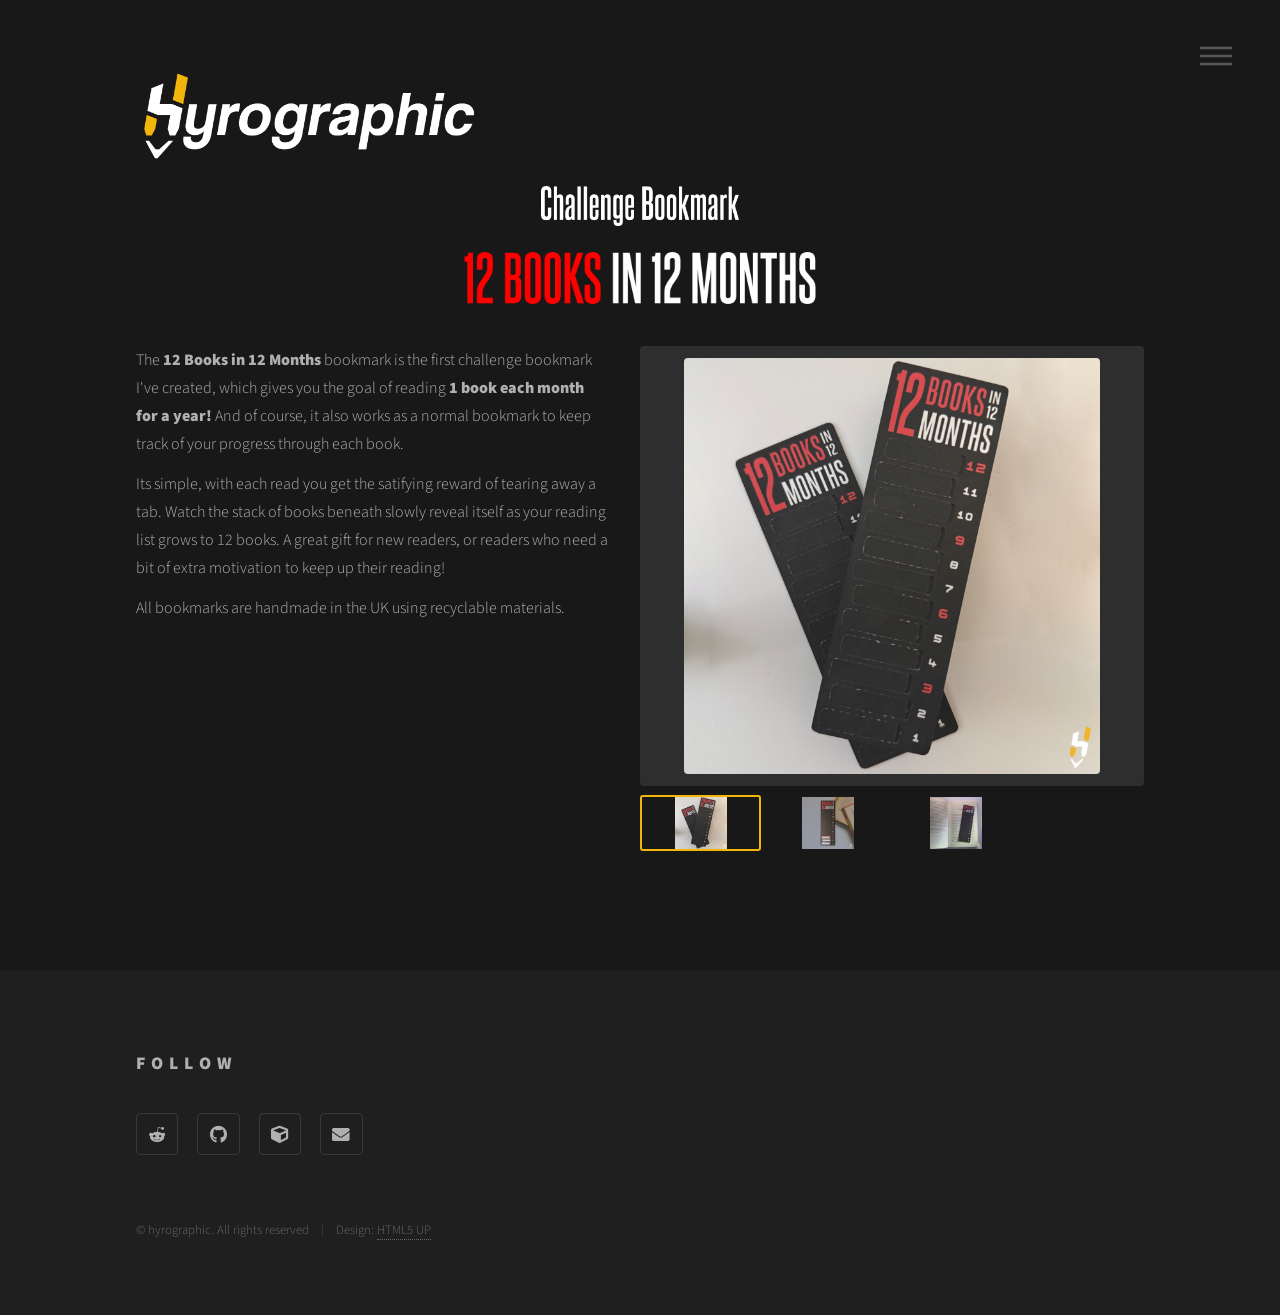
==== commit 7e399bf5: "reduced image size" ====
--- a/12b12m.html
+++ b/12b12m.html
@@ -68,14 +68,11 @@
 									
 									<img class="gallery-thumb active" src="images/12b12m/12b12m_2_white_bckgrnd.png"
 										data-caption="" alt="Bookmark in book" />
-									<img class="gallery-thumb" src="images/12b12m/bookmark_progression.gif"
+									<img class="gallery-thumb" src="images/12b12m/bookmark_progression_thumbnail.webp"
+										data-full="images/12b12m/bookmark_progression.webp"
 										data-caption="" alt="Progression" />
 									<img class="gallery-thumb" src="images/12b12m/bookmark_in_book.png"
 										data-caption="" alt="Bookmark in book" />
-									<!-- Add more thumbnails here:
-									<img class="gallery-thumb" src="images/YOUR_IMAGE.png"
-										data-caption="Your caption here." alt="" />
-									-->
 								</div>
 							</div>
 
@@ -136,7 +133,9 @@
 			<script>
 				$(function() {
 					$('.gallery-thumb').on('click', function() {
-						$('#gallery-main-img').attr('src', $(this).attr('src'));
+						$('#gallery-main-img')
+							.attr('src', $(this).data('full') || $(this).attr('src'))
+							.attr('alt', $(this).attr('alt'));
 						$('#gallery-caption').text($(this).data('caption'));
 						$('.gallery-thumb').removeClass('active');
 						$(this).addClass('active');
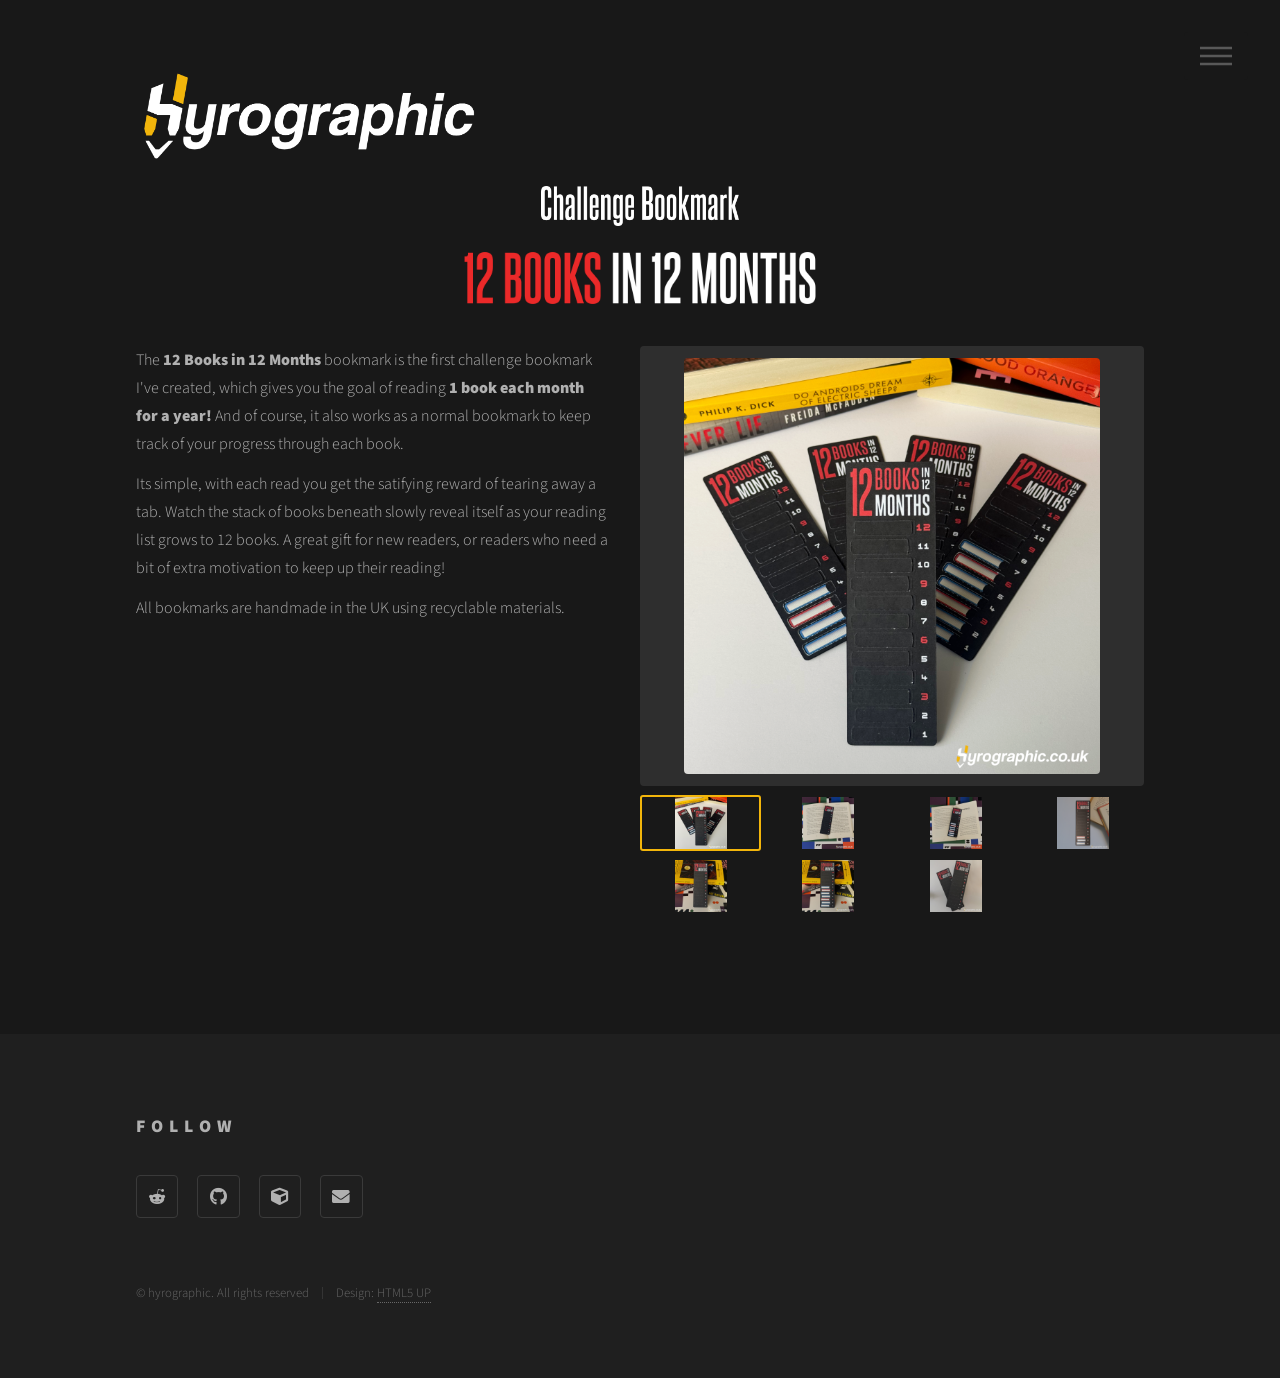
==== commit 2756ddcb: "image refresh" ====
--- a/12b12m.html
+++ b/12b12m.html
@@ -6,7 +6,7 @@
 -->
 <html>
 	<head>
-		<title>12 Books in 12 Months - hyrographic</title>
+		<title>12 Books in 12 Months - Hyrographic</title>
 		<link rel="icon" type="image/png" href="images/hyrographic_favicon.png?v=2" />
 		<link rel="apple-touch-icon" href="images/hyrographic_favicon.png?v=2" />
 		<meta charset="utf-8" />
@@ -61,17 +61,24 @@
 							<!-- Product image gallery -->
 							<div class="product-gallery">
 								<div class="gallery-main">
-									<img id="gallery-main-img" src="images/12b12m/12b12m_2_white_bckgrnd.png" alt="Bookmark in book" />
+									<img id="gallery-main-img" src="images/12b12m/spread_with_books.png" alt="Bookmark in book" />
 								</div>
 								<p id="gallery-caption"></p>
 								<div class="gallery-thumbs">
-									
-									<img class="gallery-thumb active" src="images/12b12m/12b12m_2_white_bckgrnd.png"
+									<img class="gallery-thumb active" src="images/12b12m/spread_with_books.png"
+										data-caption="" alt="Bookmark in book" />
+									<img class="gallery-thumb" src="images/12b12m/full_bookmark_in_book_pattern.png"
+										data-caption="" alt="Bookmark in book" />
+									<img class="gallery-thumb" src="images/12b12m/partial_bookmark_in_book_pattern.png"
 										data-caption="" alt="Bookmark in book" />
 									<img class="gallery-thumb" src="images/12b12m/bookmark_progression_thumbnail.webp"
 										data-full="images/12b12m/bookmark_progression.webp"
 										data-caption="" alt="Progression" />
-									<img class="gallery-thumb" src="images/12b12m/bookmark_in_book.png"
+									<img class="gallery-thumb" src="images/12b12m/full_single_book_stack.png"
+										data-caption="" alt="Progression" />
+									<img class="gallery-thumb" src="images/12b12m/partial_single_book_stack.png"
+										data-caption="" alt="Progression" />
+									<img class="gallery-thumb" src="images/12b12m/12b12m_2_white_bckgrnd.png"
 										data-caption="" alt="Bookmark in book" />
 								</div>
 							</div>
--- a/assets/css/main.css
+++ b/assets/css/main.css
@@ -1794,6 +1794,21 @@
 
 		header p {
 			margin-top: 0;
+		}
+
+	}
+
+	header p.subtitle {
+		margin: 0 0 0.25em 0;
+		font-size: 1.25em;
+		line-height: 1.5;
+		font-weight: 500;
+	}
+
+	@media screen and (max-width: 736px) {
+
+		header p.subtitle {
+			font-size: 1.1em;
 		}
 
 	}
@@ -2845,7 +2860,7 @@
 				right: 0;
 				width: 100%;
 				height: auto;
-				transform: translateY(15%) translateX(15%) rotate(0deg) scale(1.2);
+				transform: translateY(39%) translateX(20%) rotate(15deg) scale(0.35);
 				-webkit-transition: -webkit-transform 0.5s ease;
 				transition: transform 0.5s ease;
 				opacity: 1;
@@ -2900,7 +2915,7 @@
 			}
 
 			body:not(.is-touch) .tiles article:hover > a img.title-background {
-				transform: translateY(15%) translateX(20%) rotate(0deg) scale(1.4);
+				transform: translateY(39%) translateX(20%) rotate(15deg) scale(0.40);
 			}
 
 		* + .tiles {
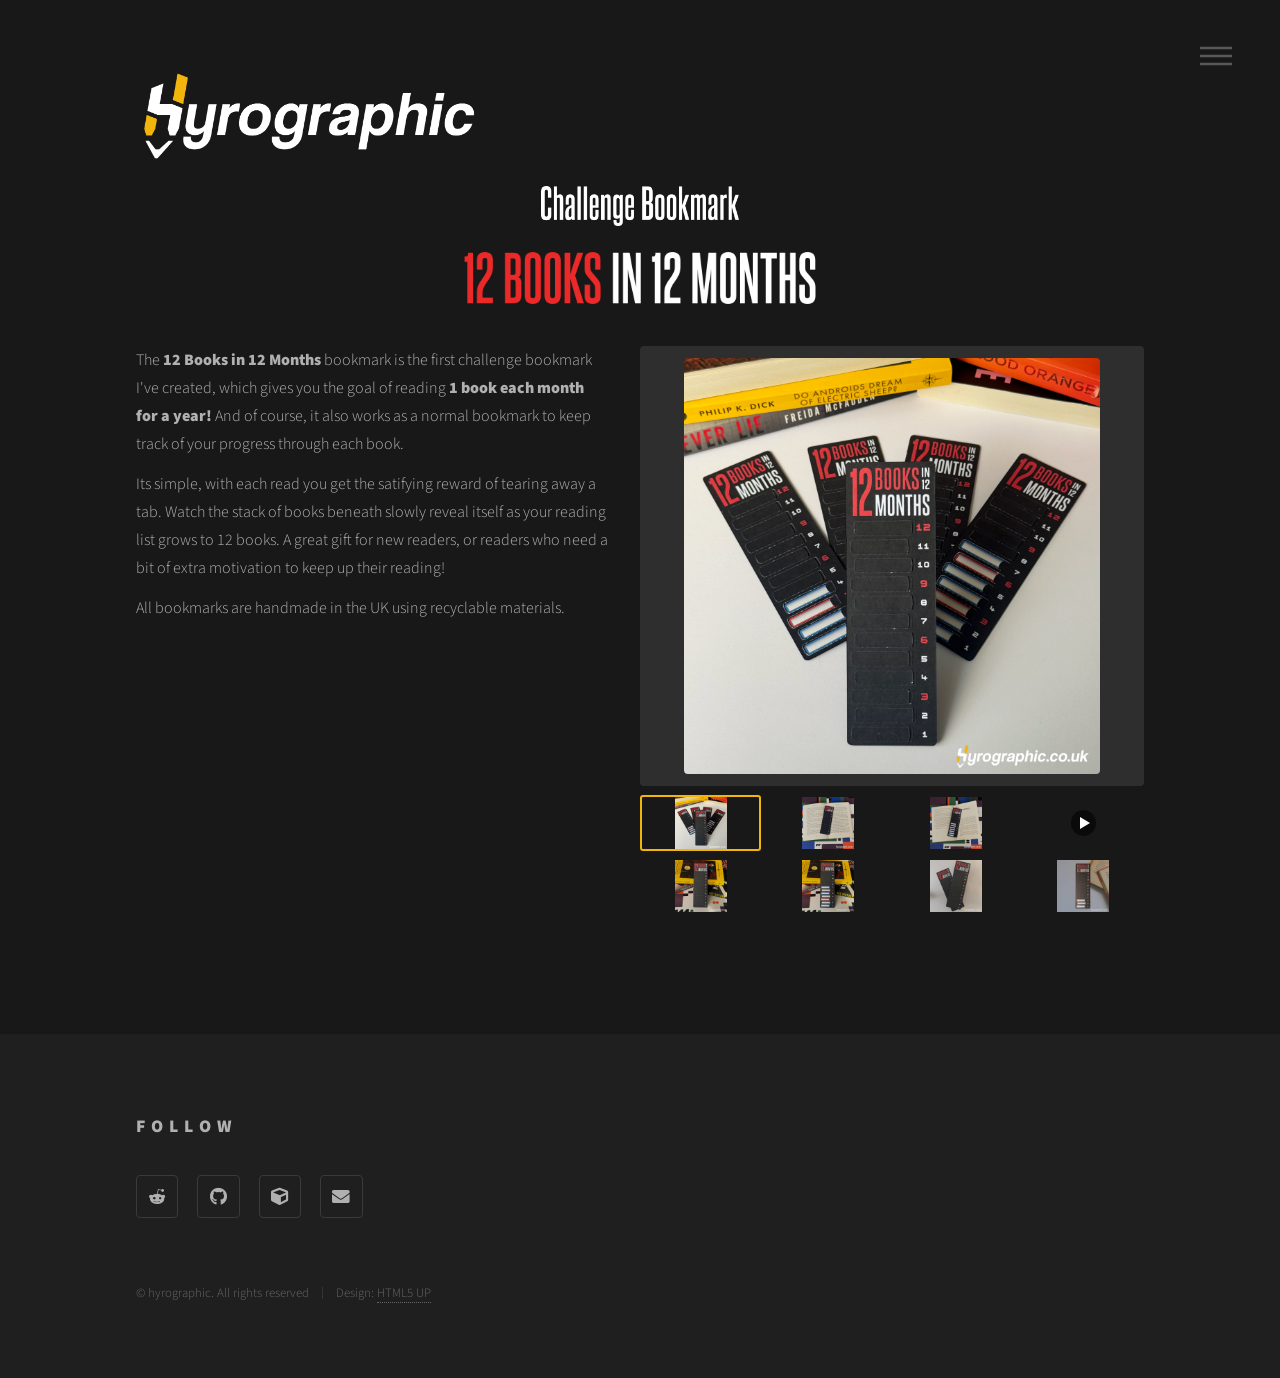
==== commit 7f2af010: "added video demo" ====
--- a/12b12m.html
+++ b/12b12m.html
@@ -62,6 +62,7 @@
 							<div class="product-gallery">
 								<div class="gallery-main">
 									<img id="gallery-main-img" src="images/12b12m/spread_with_books.png" alt="Bookmark in book" />
+									<video id="gallery-main-video" autoplay muted loop playsinline hidden></video>
 								</div>
 								<p id="gallery-caption"></p>
 								<div class="gallery-thumbs">
@@ -71,15 +72,19 @@
 										data-caption="" alt="Bookmark in book" />
 									<img class="gallery-thumb" src="images/12b12m/partial_bookmark_in_book_pattern.png"
 										data-caption="" alt="Bookmark in book" />
-									<img class="gallery-thumb" src="images/12b12m/bookmark_progression_thumbnail.webp"
-										data-full="images/12b12m/bookmark_progression.webp"
-										data-caption="" alt="Progression" />
+									<video class="gallery-thumb" muted playsinline preload="metadata"
+										src="images/12b12m/demo_with_book_muted_wm.mp4#t=0.1"
+										data-full="images/12b12m/demo_with_book_muted_wm.mp4"
+										data-caption="" aria-label="Demo video"></video>
 									<img class="gallery-thumb" src="images/12b12m/full_single_book_stack.png"
 										data-caption="" alt="Progression" />
 									<img class="gallery-thumb" src="images/12b12m/partial_single_book_stack.png"
 										data-caption="" alt="Progression" />
 									<img class="gallery-thumb" src="images/12b12m/12b12m_2_white_bckgrnd.png"
 										data-caption="" alt="Bookmark in book" />
+									<img class="gallery-thumb" src="images/12b12m/bookmark_progression_thumbnail.webp"
+										data-full="images/12b12m/bookmark_progression.webp"
+										data-caption="" alt="Progression" />
 								</div>
 							</div>
 
@@ -131,6 +136,17 @@
 
 			</div>
 
+		<!-- Gallery lightbox -->
+			<div id="gallery-lightbox" role="dialog" aria-modal="true" aria-label="Image viewer">
+				<button class="lightbox-close" aria-label="Close">&times;</button>
+				<button class="lightbox-prev" aria-label="Previous">&#8249;</button>
+				<div class="lightbox-content">
+					<img id="lightbox-img" alt="" />
+					<video id="lightbox-video" autoplay muted loop playsinline controls hidden></video>
+				</div>
+				<button class="lightbox-next" aria-label="Next">&#8250;</button>
+			</div>
+
 		<!-- Scripts -->
 			<script src="assets/js/jquery.min.js"></script>
 			<script src="assets/js/browser.min.js"></script>
@@ -139,13 +155,89 @@
 			<script src="assets/js/main.js"></script>
 			<script>
 				$(function() {
-					$('.gallery-thumb').on('click', function() {
-						$('#gallery-main-img')
-							.attr('src', $(this).data('full') || $(this).attr('src'))
-							.attr('alt', $(this).attr('alt'));
-						$('#gallery-caption').text($(this).data('caption'));
-						$('.gallery-thumb').removeClass('active');
-						$(this).addClass('active');
+					// Wrap video thumbs so a play icon can be overlaid on them.
+					$('video.gallery-thumb').wrap('<span class="gallery-video-wrap"></span>');
+
+					var $thumbs = $('.gallery-thumb'),
+						$mainImg = $('#gallery-main-img'),
+						mainVideo = $('#gallery-main-video')[0],
+						$lightbox = $('#gallery-lightbox'),
+						$lbImg = $('#lightbox-img'),
+						lbVideo = $('#lightbox-video')[0];
+
+					function fullSrc($thumb) {
+						return $thumb.data('full') || $thumb.attr('src');
+					}
+
+					function isVideo($thumb) {
+						return $thumb.is('video');
+					}
+
+					// Show media in either an <img> or a <video>, hiding the other.
+					function show($img, video, $thumb) {
+						if (isVideo($thumb)) {
+							$img.attr('hidden', true);
+							if (video.getAttribute('src') !== fullSrc($thumb))
+								video.src = fullSrc($thumb);
+							video.hidden = false;
+							video.play();
+						} else {
+							video.pause();
+							video.hidden = true;
+							$img.attr('src', fullSrc($thumb))
+								.attr('alt', $thumb.attr('alt'))
+								.removeAttr('hidden');
+						}
+					}
+
+					function select(index) {
+						var $thumb = $thumbs.eq((index + $thumbs.length) % $thumbs.length);
+						show($mainImg, mainVideo, $thumb);
+						$('#gallery-caption').text($thumb.data('caption'));
+						$thumbs.removeClass('active');
+						$thumb.addClass('active');
+						if ($lightbox.hasClass('visible')) {
+							mainVideo.pause();
+							show($lbImg, lbVideo, $thumb);
+						}
+					}
+
+					function currentIndex() {
+						return $thumbs.index($thumbs.filter('.active'));
+					}
+
+					function openLightbox() {
+						$lightbox.addClass('visible');
+						$('body').css('overflow', 'hidden');
+						select(currentIndex());
+					}
+
+					function closeLightbox() {
+						$lightbox.removeClass('visible');
+						$('body').css('overflow', '');
+						lbVideo.pause();
+						if (isVideo($thumbs.filter('.active'))) mainVideo.play();
+					}
+
+					$thumbs.on('click', function() {
+						select($thumbs.index(this));
+					});
+
+					$('.gallery-main').on('click', openLightbox);
+					$lightbox.find('.lightbox-close').on('click', closeLightbox);
+					$lightbox.find('.lightbox-prev').on('click', function() { select(currentIndex() - 1); });
+					$lightbox.find('.lightbox-next').on('click', function() { select(currentIndex() + 1); });
+
+					// Close when clicking the backdrop (but not the media itself).
+					$lightbox.on('click', function(e) {
+						if (e.target === this || $(e.target).hasClass('lightbox-content')) closeLightbox();
+					});
+
+					$(document).on('keydown', function(e) {
+						if (!$lightbox.hasClass('visible')) return;
+						if (e.key === 'Escape') closeLightbox();
+						else if (e.key === 'ArrowLeft') select(currentIndex() - 1);
+						else if (e.key === 'ArrowRight') select(currentIndex() + 1);
 					});
 				});
 			</script>
--- a/assets/css/main.css
+++ b/assets/css/main.css
@@ -2437,7 +2437,16 @@
 				justify-content: center;
 			}
 
-			.product-gallery .gallery-main img {
+			.product-gallery .gallery-main {
+				cursor: zoom-in;
+			}
+
+			.product-gallery .gallery-main [hidden] {
+				display: none;
+			}
+
+			.product-gallery .gallery-main img,
+			.product-gallery .gallery-main video {
 				display: block;
 				max-width: 100%;
 				max-height: 100%;
@@ -2458,7 +2467,7 @@
 				gap: 0.4em;
 			}
 
-			.product-gallery .gallery-thumbs img.gallery-thumb {
+			.product-gallery .gallery-thumbs .gallery-thumb {
 				width: calc(25% - 0.3em);
 				height: 3.5em;
 				object-fit: contain;
@@ -2470,10 +2479,148 @@
 				transition: opacity 0.2s ease, border-color 0.2s ease;
 			}
 
-			.product-gallery .gallery-thumbs img.gallery-thumb:hover,
-			.product-gallery .gallery-thumbs img.gallery-thumb.active {
+			.product-gallery .gallery-thumbs .gallery-thumb:hover,
+			.product-gallery .gallery-thumbs .gallery-thumb.active {
 				opacity: 1;
 				border-color: #F2B50B;
+			}
+
+			.product-gallery .gallery-thumbs .gallery-video-wrap {
+				position: relative;
+				display: flex;
+				width: calc(25% - 0.3em);
+			}
+
+				.product-gallery .gallery-thumbs .gallery-video-wrap .gallery-thumb {
+					width: 100%;
+				}
+
+				/* Play icon: dark circle with a white triangle */
+				.product-gallery .gallery-thumbs .gallery-video-wrap:before,
+				.product-gallery .gallery-thumbs .gallery-video-wrap:after {
+					content: '';
+					position: absolute;
+					top: 50%;
+					left: 50%;
+					pointer-events: none;
+				}
+
+				.product-gallery .gallery-thumbs .gallery-video-wrap:before {
+					width: 1.6em;
+					height: 1.6em;
+					margin: -0.8em 0 0 -0.8em;
+					border-radius: 50%;
+					background: rgba(0, 0, 0, 0.55);
+				}
+
+				.product-gallery .gallery-thumbs .gallery-video-wrap:after {
+					margin: -0.4em 0 0 -0.2em;
+					border-style: solid;
+					border-width: 0.4em 0 0.4em 0.65em;
+					border-color: transparent transparent transparent #fff;
+				}
+
+		/* Gallery lightbox */
+
+		#gallery-lightbox {
+			position: fixed;
+			top: 0;
+			left: 0;
+			width: 100%;
+			height: 100%;
+			z-index: 10010;
+			background: rgba(0, 0, 0, 0.92);
+			display: flex;
+			align-items: center;
+			justify-content: center;
+			opacity: 0;
+			visibility: hidden;
+			-webkit-transition: opacity 0.25s ease, visibility 0.25s;
+			transition: opacity 0.25s ease, visibility 0.25s;
+		}
+
+			#gallery-lightbox.visible {
+				opacity: 1;
+				visibility: visible;
+			}
+
+			#gallery-lightbox .lightbox-content {
+				width: 100%;
+				height: 100%;
+				padding: 3em 4.5em;
+				display: flex;
+				align-items: center;
+				justify-content: center;
+				box-sizing: border-box;
+			}
+
+			#gallery-lightbox .lightbox-content [hidden] {
+				display: none;
+			}
+
+			#gallery-lightbox img,
+			#gallery-lightbox video {
+				display: block;
+				max-width: 100%;
+				max-height: 100%;
+				object-fit: contain;
+				border-radius: 4px;
+			}
+
+			#gallery-lightbox button {
+				position: absolute;
+				background: none;
+				border: 0;
+				box-shadow: none;
+				color: #fff;
+				font-size: 3em;
+				line-height: 1;
+				height: auto;
+				padding: 0.2em 0.4em;
+				opacity: 0.7;
+				cursor: pointer;
+				-webkit-transition: opacity 0.2s ease, color 0.2s ease;
+				transition: opacity 0.2s ease, color 0.2s ease;
+			}
+
+				#gallery-lightbox button:hover {
+					opacity: 1;
+					color: #F2B50B;
+				}
+
+			#gallery-lightbox .lightbox-close {
+				top: 0.25em;
+				right: 0.25em;
+			}
+
+			#gallery-lightbox .lightbox-prev {
+				left: 0.25em;
+				top: 50%;
+				-webkit-transform: translateY(-50%);
+				transform: translateY(-50%);
+			}
+
+			#gallery-lightbox .lightbox-next {
+				right: 0.25em;
+				top: 50%;
+				-webkit-transform: translateY(-50%);
+				transform: translateY(-50%);
+			}
+
+			@media screen and (max-width: 736px) {
+
+				#gallery-lightbox .lightbox-content {
+					padding: 3.5em 0.5em;
+				}
+
+				#gallery-lightbox .lightbox-prev,
+				#gallery-lightbox .lightbox-next {
+					top: auto;
+					bottom: 0.25em;
+					-webkit-transform: none;
+					transform: none;
+				}
+
 			}
 
 			@media screen and (max-width: 736px) {
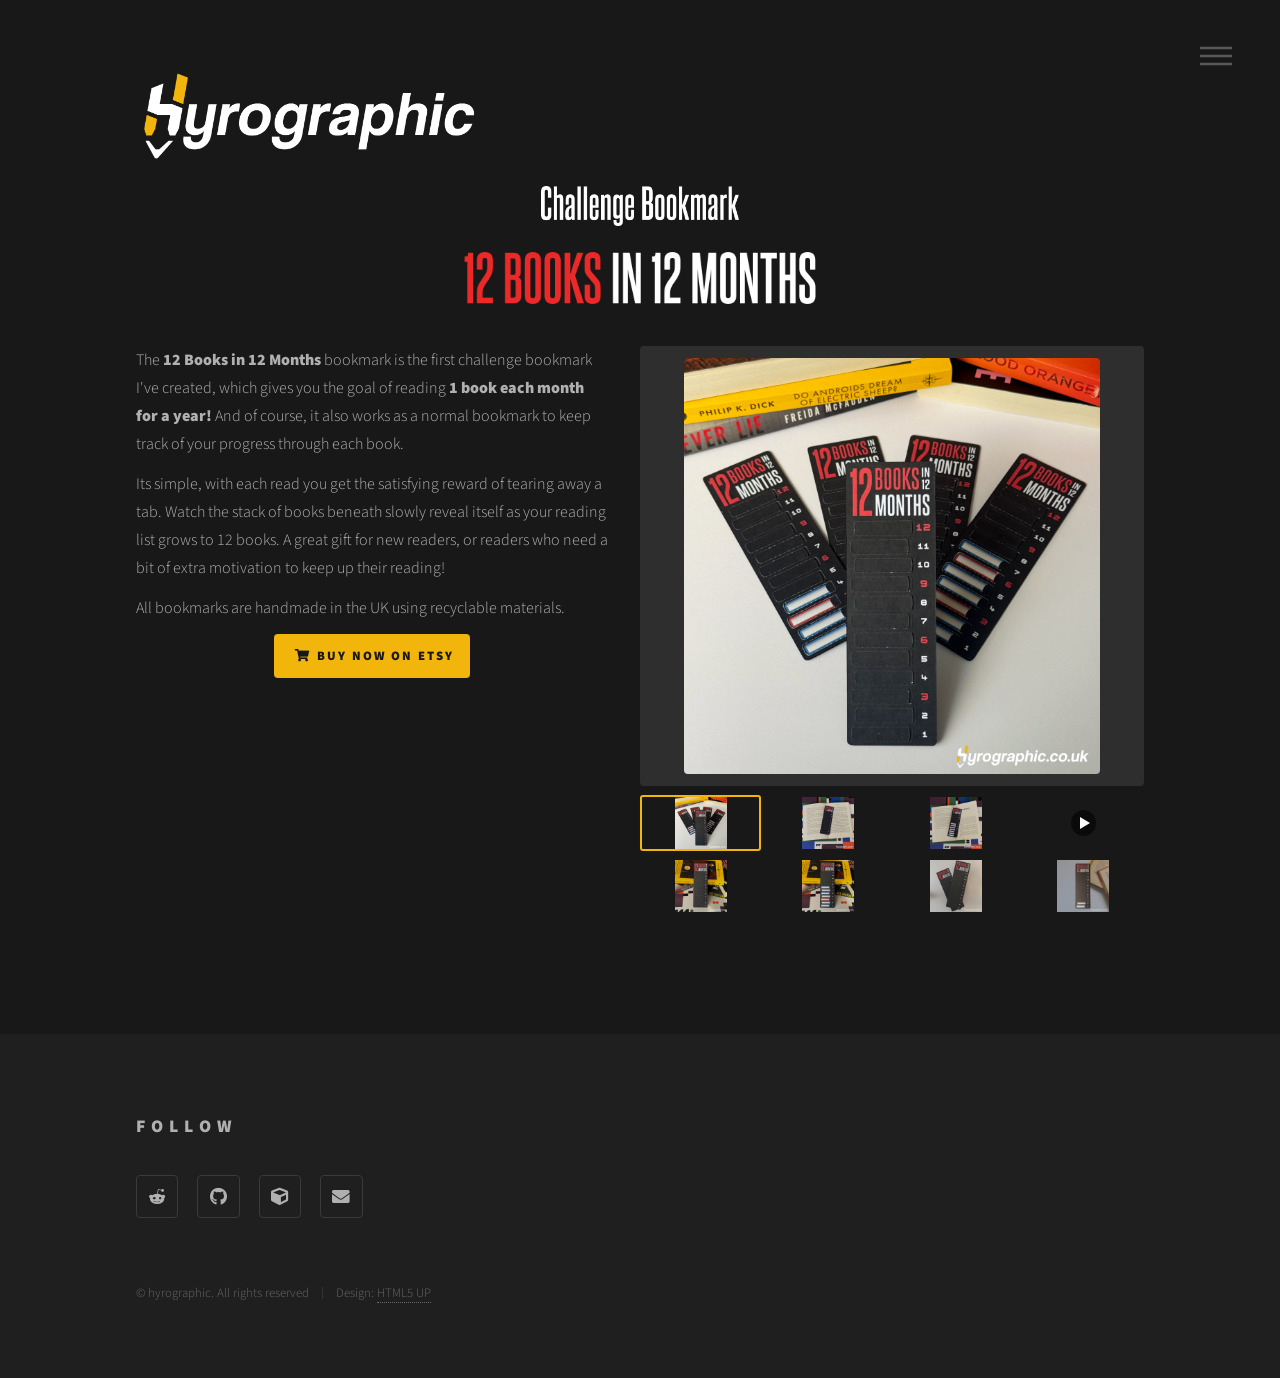
==== commit 5a30d88d: "added etsy link" ====
--- a/12b12m.html
+++ b/12b12m.html
@@ -88,9 +88,14 @@
 								</div>
 							</div>
 
+							<div class="product-info">
 							<p>The <b>12 Books in 12 Months</b> bookmark is the first challenge bookmark I've created, which gives you the goal of reading <b>1 book each month for a year!</b> And of course, it also works as a normal bookmark to keep track of your progress through each book.</p>
-							<p>Its simple, with each read you get the satifying reward of tearing away a tab. Watch the stack of books beneath slowly reveal itself as your reading list grows to 12 books. A great gift for new readers, or readers who need a bit of extra motivation to keep up their reading!</p>
+							<p>Its simple, with each read you get the satisfying reward of tearing away a tab. Watch the stack of books beneath slowly reveal itself as your reading list grows to 12 books. A great gift for new readers, or readers who need a bit of extra motivation to keep up their reading!</p>
 							<p>All bookmarks are handmade in the UK using recyclable materials.</p>
+							<ul class="actions buy-actions">
+								<li><a href="https://hyrographic.etsy.com/uk/listing/4594855246/12-books-in-12-months-challenge-bookmark" class="button primary buy-button icon solid fa-shopping-cart" target="_blank" rel="noopener">Buy Now on Etsy</a></li>
+							</ul>
+							</div>
 						</div>
 					</div>
 
--- a/assets/css/main.css
+++ b/assets/css/main.css
@@ -2518,6 +2518,39 @@
 					border-style: solid;
 					border-width: 0.4em 0 0.4em 0.65em;
 					border-color: transparent transparent transparent #fff;
+				}
+
+		/* Product info: description text plus the buy button.
+		   Desktop: button below the text, centered. Mobile: button above the text. */
+
+		.product-info {
+			display: flex;
+			flex-direction: column;
+		}
+
+			.product-info .buy-actions {
+				justify-content: center;
+			}
+
+			@media screen and (max-width: 736px) {
+
+				.product-info .buy-actions {
+					order: -1;
+					justify-content: flex-start;
+				}
+
+			}
+
+			/* Buy button: yellow by default, grey on hover (reverse of the theme's primary button). */
+			.button.primary.buy-button {
+				background-color: #F2B50B;
+				font-family: "Source Sans Pro", Helvetica, sans-serif;
+				letter-spacing: 0.15em;
+			}
+
+				.button.primary.buy-button:hover {
+					background-color: #b0b0b0;
+					color: #181818 !important;
 				}
 
 		/* Gallery lightbox */
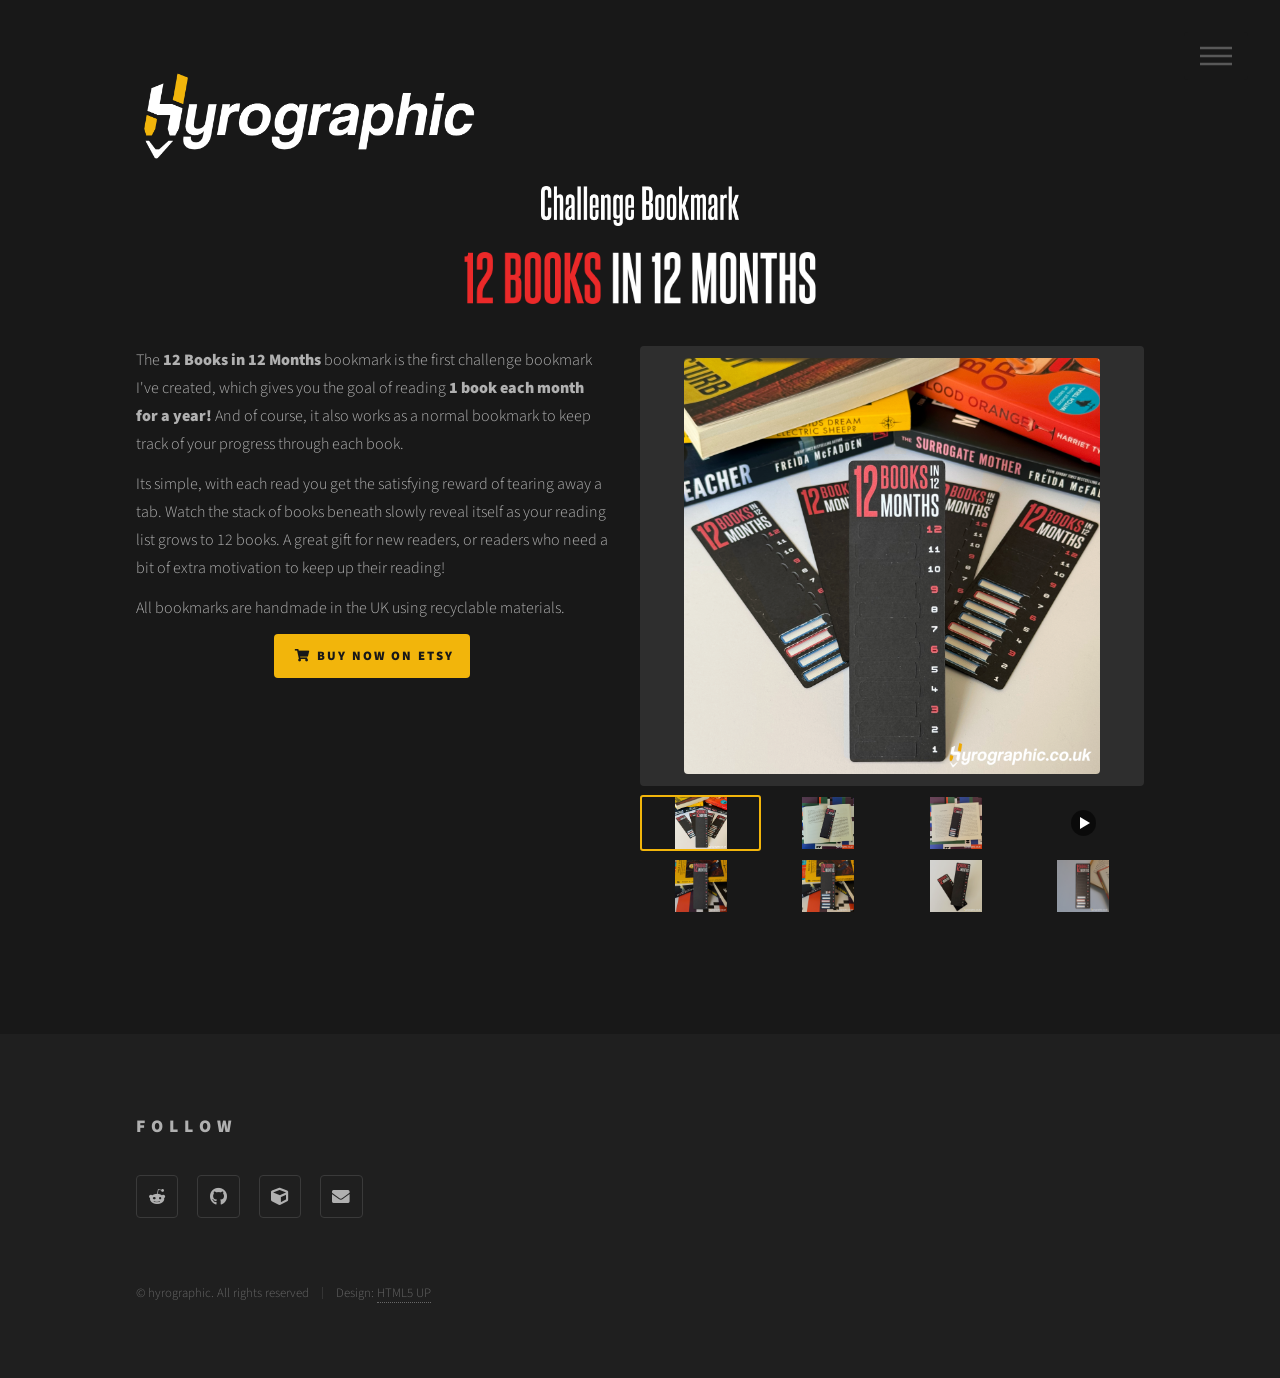
==== commit 748a7742: "car poster update" ====
--- a/12b12m.html
+++ b/12b12m.html
@@ -43,8 +43,8 @@
 						<ul>
 							<li><a href="index.html">Home</a></li>
 							<li><a href="challenge_bookmarks.html">Challenge Bookmarks</a></li>
-							<!-- <li><a href="generic.html">Tempus etiam</a></li>
-							<li><a href="generic.html">Consequat dolor</a></li>
+							<li><a href="car_posters.html">Car Posters</a></li>
+							<!-- <li><a href="generic.html">Consequat dolor</a></li>
 							<li><a href="elements.html">Elements</a></li> -->
 						</ul>
 					</nav>
--- a/assets/css/main.css
+++ b/assets/css/main.css
@@ -2414,6 +2414,11 @@
 
 			.title-images img.tile-icon {
 				height: 4.5em;
+			}
+
+			.title-images img.tile-icon.car-posters {
+				height: 7em;
+				object-fit: contain;
 			}
 
 		#main > .inner {
@@ -2987,6 +2992,12 @@
 					margin: 0;
 				}
 
+				.tiles article > a .tile-title-car-posters {
+					font-family: "Source Sans Pro", Helvetica, sans-serif; 
+					font-size: 2em;
+					letter-spacing: 0.15em;
+				}
+
 				.tiles article > a .content {
 					-moz-transition: max-height 0.5s ease, opacity 0.5s ease;
 					-webkit-transition: max-height 0.5s ease, opacity 0.5s ease;
@@ -3004,7 +3015,8 @@
 					}
 
 			.tiles article.style1 > .image:before {
-				background-color: #76AEBE;
+				background-color: #718093;
+				opacity: 0.5;
 			}
 			
 			.tiles article {
@@ -3025,6 +3037,11 @@
 				height: 3em;
 				width: auto;
 				max-width: 100%;
+			}
+
+			.tiles article > a img.tile-icon.car-posters {
+				height: 6em;
+				object-fit: contain;
 			}
 
 			.tiles article > a img.tile-icon-small {
@@ -3040,7 +3057,13 @@
 				right: 0;
 				width: 100%;
 				height: auto;
-				transform: translateY(39%) translateX(20%) rotate(15deg) scale(0.35);
+				/* Per-card values: override these in the card classes below. */
+				--bg-x: 20%;
+				--bg-y: 39%;
+				--bg-rotate: 15deg;
+				--bg-scale: 0.35;
+				--bg-scale-hover: 0.40;
+				transform: translateY(var(--bg-y)) translateX(var(--bg-x)) rotate(var(--bg-rotate)) scale(var(--bg-scale));
 				-webkit-transition: -webkit-transform 0.5s ease;
 				transition: transform 0.5s ease;
 				opacity: 1;
@@ -3048,8 +3071,27 @@
 				pointer-events: none;
 			}
 
+				/* Challenge Bookmarks card */
+				.tiles article > a img.title-background.bg-bookmarks {
+					--bg-x: 20%;
+					--bg-y: 39%;
+					--bg-rotate: 15deg;
+					--bg-scale: 0.35;
+					--bg-scale-hover: 0.40;
+				}
+
+				/* Car Posters card */
+				.tiles article > a img.title-background.bg-car-posters {
+					--bg-x: 0%;
+					--bg-y: 5%;
+					--bg-rotate: 0deg;
+					--bg-scale: 1;
+					--bg-scale-hover: 1.1;
+				}
+
 			.tiles article.style2 > .image:before {
-				background-color: #7ecaf6;
+				background-color: #353b48;
+				opacity: 0.35;
 			}
 
 			.tiles article.style3 > .image:before {
@@ -3095,7 +3137,7 @@
 			}
 
 			body:not(.is-touch) .tiles article:hover > a img.title-background {
-				transform: translateY(39%) translateX(20%) rotate(15deg) scale(0.40);
+				transform: translateY(var(--bg-y)) translateX(var(--bg-x)) rotate(var(--bg-rotate)) scale(var(--bg-scale-hover));
 			}
 
 		* + .tiles {
